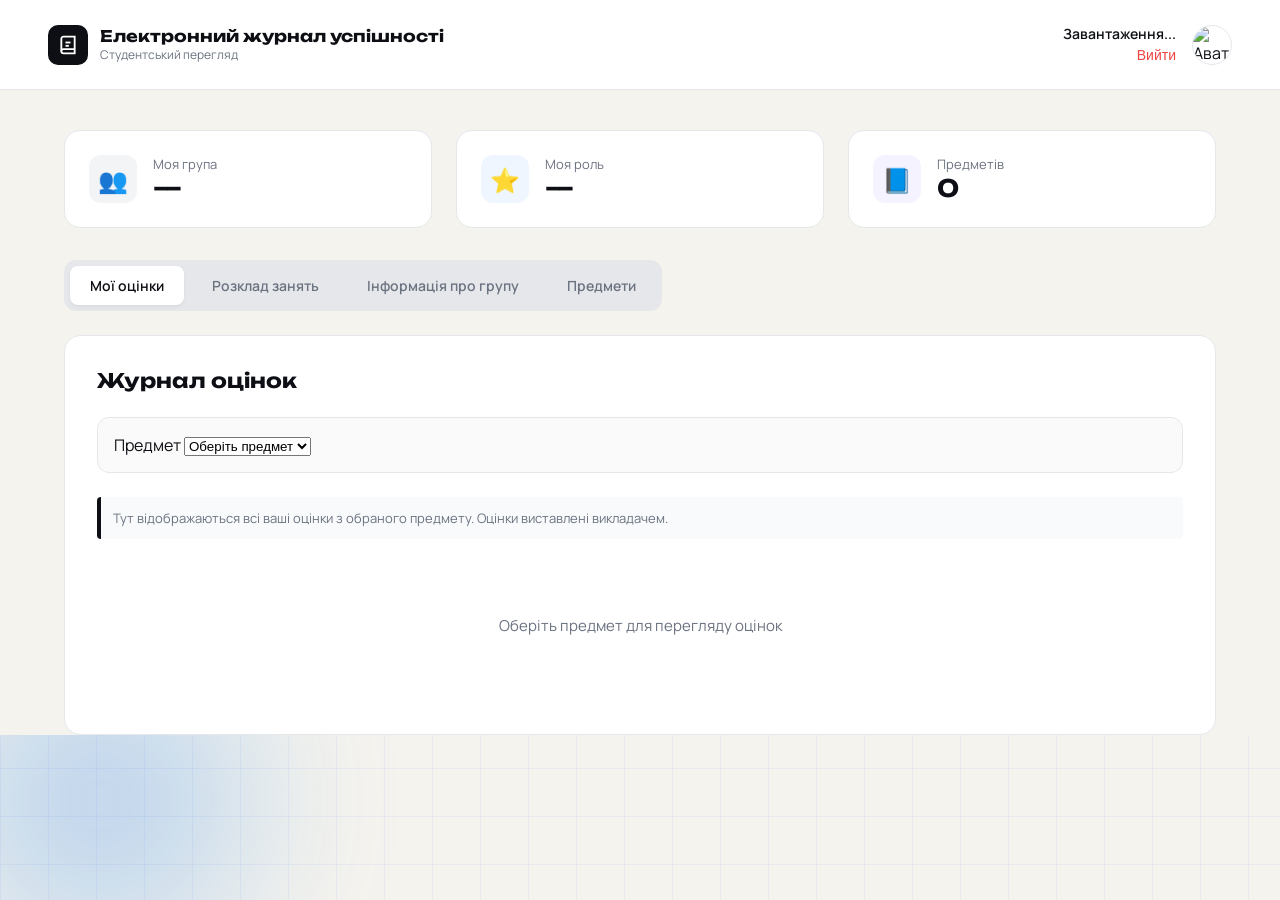
==== dashboard-student.html @ 2670a1f4 "Create dashboard-student.html" ====
<!DOCTYPE html>
<html lang="uk">
<head>
  <meta charset="UTF-8" />
  <meta name="viewport" content="width=device-width, initial-scale=1.0"/>
  <title>Електронний журнал — Студент</title>
  <link rel="preconnect" href="https://fonts.googleapis.com">
  <link href="https://fonts.googleapis.com/css2?family=Unbounded:wght@400;700;900&family=Manrope:wght@400;500;600&display=swap" rel="stylesheet">

  <style>
    *, *::before, *::after { box-sizing: border-box; margin: 0; padding: 0; }

    :root {
      --ink:     #0d0f14;
      --paper:   #f5f3ee;
      --accent:  #2563eb;
      --accent-light: #eff6ff;
      --gold:    #f59e0b;
      --muted:   #6b7280;
      --card-bg: #ffffff;
      --border:  #e5e7eb;
      --error:   #ef4444;
      --success: #10b981;
    }

    html, body {
      min-height: 100%;
      font-family: 'Manrope', sans-serif;
      background-color: var(--paper);
      color: var(--ink);
    }

    body::before {
      content: '';
      position: fixed; inset: 0; z-index: -1;
      background-image:
        linear-gradient(rgba(37,99,235,.06) 1px, transparent 1px),
        linear-gradient(90deg, rgba(37,99,235,.06) 1px, transparent 1px);
      background-size: 48px 48px;
    }

    .blob {
      position: fixed; border-radius: 50%; filter: blur(80px);
      opacity: .25; z-index: -1; pointer-events: none;
    }
    .blob-1 { width:400px; height:400px; top:-100px; right:-50px; background: radial-gradient(circle, #7c3aed, #2563eb); }
    .blob-2 { width:300px; height:300px; bottom:-50px; left:-50px; background: radial-gradient(circle, #2563eb, #0ea5e9); }

    .header {
      display: flex; justify-content: space-between; align-items: center;
      padding: 24px 48px;
      background: var(--card-bg);
      border-bottom: 1px solid var(--border);
    }

    .brand { display: flex; align-items: center; gap: 12px; }
    .brand-icon {
      width: 40px; height: 40px; background: var(--ink);
      border-radius: 10px; display: grid; place-items: center;
    }
    .brand-icon svg { width: 20px; height: 20px; }
    .brand-name {
      font-family: 'Unbounded', sans-serif; font-size: 16px; font-weight: 700; color: var(--ink);
    }
    .brand-name span { display: block; font-weight: 400; color: var(--muted); font-size: 12px; font-family: 'Manrope', sans-serif;}

    .user-profile { display: flex; align-items: center; gap: 16px; }
    .user-info { text-align: right; }
    .user-name { font-size: 14px; font-weight: 600; }
    .user-role { font-size: 12px; color: var(--muted); }
    .user-avatar { width: 40px; height: 40px; border-radius: 50%; object-fit: cover; border: 1px solid var(--border); }
    .logout-btn { background: none; border: none; color: var(--error); cursor: pointer; font-size: 14px; font-weight: 500; }

    .container { max-width: 1200px; margin: 40px auto; padding: 0 24px; }

    .stats-row { display: grid; grid-template-columns: repeat(3, 1fr); gap: 24px; margin-bottom: 32px; }
    .stat-card {
      background: var(--card-bg); border: 1px solid var(--border); border-radius: 16px;
      padding: 24px; display: flex; align-items: center; gap: 16px;
    }
    .stat-icon { width: 48px; height: 48px; border-radius: 12px; display: grid; place-items: center; font-size: 24px; }
    .bg-students { background: #f3f4f6; }
    .bg-groups { background: #eff6ff; }
    .bg-subjects { background: #f5f3ff; }
    .stat-val { font-family: 'Unbounded', sans-serif; font-size: 24px; font-weight: 700; }
    .stat-lbl { font-size: 13px; color: var(--muted); }

    .tabs {
      display: flex; gap: 8px; margin-bottom: 24px;
      background: #e5e7eb; padding: 6px; border-radius: 12px; width: fit-content;
    }
    .tab-btn {
      padding: 10px 20px; border: none; background: transparent; border-radius: 8px;
      font-family: 'Manrope', sans-serif; font-size: 14px; font-weight: 600; color: var(--muted);
      cursor: pointer; transition: all 0.2s;
    }
    .tab-btn.active { background: var(--card-bg); color: var(--ink); box-shadow: 0 2px 4px rgba(0,0,0,0.05); }

    .tab-content { display: none; }
    .tab-content.active { display: block; animation: fadeIn 0.3s ease; }

    @keyframes fadeIn { from { opacity: 0; transform: translateY(10px); } to { opacity: 1; transform: translateY(0); } }

    .panel {
      background: var(--card-bg); border: 1px solid var(--border); border-radius: 16px;
      padding: 32px; min-height: 400px;
    }
    
    .panel-header { display: flex; justify-content: space-between; align-items: center; margin-bottom: 24px; flex-wrap: wrap; gap: 12px; }
    .panel-title { font-family: 'Unbounded', sans-serif; font-size: 20px; font-weight: 700; }

    .empty-state { text-align: center; padding: 60px 0; color: var(--muted); font-size: 15px; }

    .data-list { display: flex; flex-direction: column; gap: 12px; }
    .data-card {
      display: flex; justify-content: space-between; align-items: center;
      padding: 16px 20px; border: 1px solid var(--border); border-radius: 12px;
      background: #fafafa;
    }
    .data-info { display: flex; align-items: center; gap: 16px; flex:1; }
    .data-icon {
      width: 40px; height: 40px; border-radius: 8px; display: grid; place-items: center;
      background: #e0e7ff; color: var(--accent); font-weight: 700; font-family: 'Unbounded', sans-serif;
    }
    .data-title { font-weight: 600; font-size: 15px; color: var(--ink); }
    .data-sub { font-size: 13px; color: var(--muted); margin-top: 4px; }
    .prefect-badge { background: var(--gold); color: #fff; font-size: 10px; padding: 2px 6px; border-radius: 4px; margin-left: 8px; text-transform: uppercase; font-weight: 700; }

    .journal-controls { display: flex; gap: 16px; margin-bottom: 24px; background: #fafafa; padding: 16px; border-radius: 12px; border: 1px solid var(--border); flex-wrap: wrap; }
    .journal-info { font-size: 13px; color: var(--muted); margin-bottom: 16px; padding: 12px; background: #f8fafc; border-left: 4px solid var(--ink); border-radius: 4px; }
    .table-wrapper { overflow-x: auto; }
    table { width: 100%; border-collapse: collapse; text-align: left; }
    th { background: #f3f4f6; padding: 12px; font-size: 13px; font-weight: 600; color: var(--muted); border: 1px solid var(--border); white-space: nowrap;}
    td { padding: 12px; border: 1px solid var(--border); font-size: 14px; }
    .grade-badge { display: inline-block; padding: 4px 8px; border-radius: 20px; background: #eef2ff; font-weight: 600; font-size: 14px; }
    .group-quality { margin-top: 16px; padding: 12px; background: #eef2ff; border-radius: 12px; font-weight: 600; }
    .readonly-select { background: #f9fafb; color: var(--ink); cursor: default; pointer-events: none; opacity: 0.8; }
  </style>
</head>
<body>

<div class="blob blob-1"></div>
<div class="blob blob-2"></div>

<header class="header">
  <div class="brand">
    <div class="brand-icon">
      <svg viewBox="0 0 24 24" fill="none" stroke="white" stroke-width="2.2">
        <path d="M4 19.5A2.5 2.5 0 0 1 6.5 17H20"/>
        <path d="M6.5 2H20v20H6.5A2.5 2.5 0 0 1 4 19.5v-15A2.5 2.5 0 0 1 6.5 2z"/>
        <line x1="9" y1="9" x2="15" y2="9"/>
        <line x1="9" y1="13" x2="13" y2="13"/>
      </svg>
    </div>
    <div class="brand-name">Електронний журнал успішності<span>Студентський перегляд</span></div>
  </div>
  <div class="user-profile">
    <div class="user-info">
      <div class="user-name" id="userName">Завантаження...</div>
      <div class="user-role" id="userRole"></div>
      <button class="logout-btn" onclick="logout()">Вийти</button>
    </div>
    <img src="" alt="Аватар" class="user-avatar" id="userAvatar">
  </div>
</header>

<main class="container">
  <div class="stats-row">
    <div class="stat-card"><div class="stat-icon bg-students">👥</div><div><div class="stat-lbl">Моя група</div><div class="stat-val" id="statGroupName">—</div></div></div>
    <div class="stat-card"><div class="stat-icon bg-groups">⭐</div><div><div class="stat-lbl">Моя роль</div><div class="stat-val" id="statRole">—</div></div></div>
    <div class="stat-card"><div class="stat-icon bg-subjects">📘</div><div><div class="stat-lbl">Предметів</div><div class="stat-val" id="statSubjectsCount">0</div></div></div>
  </div>

  <div class="tabs">
    <button class="tab-btn active" onclick="switchTab('tab-journal')">Мої оцінки</button>
    <button class="tab-btn" onclick="switchTab('tab-lessons')">Розклад занять</button>
    <button class="tab-btn" onclick="switchTab('tab-group-info')">Інформація про групу</button>
    <button class="tab-btn" onclick="switchTab('tab-subjects')">Предмети</button>
  </div>

  <!-- Таб з оцінками -->
  <div id="tab-journal" class="tab-content active">
    <div class="panel">
      <div class="panel-header">
        <h2 class="panel-title">Журнал оцінок</h2>
      </div>
      <div class="journal-controls">
        <div class="form-group" style="min-width: 200px;">
          <label class="form-label">Предмет</label>
          <select id="journalSubjectSelect" class="form-input">
            <option>Оберіть предмет</option>
          </select>
        </div>
      </div>
      <div class="journal-info">
        Тут відображаються всі ваші оцінки з обраного предмету. Оцінки виставлені викладачем.
      </div>
      <div class="table-wrapper" id="journalTableContainer">
        <div class="empty-state">Оберіть предмет для перегляду оцінок</div>
      </div>
      <div id="averageGradeContainer" class="group-quality" style="margin-top: 16px; display: none;"></div>
    </div>
  </div>

  <!-- Таб з розкладом занять -->
  <div id="tab-lessons" class="tab-content">
    <div class="panel">
      <div class="panel-header">
        <h2 class="panel-title">Розклад занять</h2>
      </div>
      <div id="lessonsList" class="data-list">
        <div class="empty-state">Завантаження занять...</div>
      </div>
    </div>
  </div>

  <!-- Таб з інформацією про групу -->
  <div id="tab-group-info" class="tab-content">
    <div class="panel">
      <div class="panel-header">
        <h2 class="panel-title">Інформація про мою групу</h2>
      </div>
      <div id="groupInfoContainer">
        <div class="empty-state">Завантаження...</div>
      </div>
      <div class="panel-header" style="margin-top: 32px;">
        <h2 class="panel-title">Студенти моєї групи</h2>
      </div>
      <div id="groupStudentsList" class="data-list">
        <div class="empty-state">Завантаження...</div>
      </div>
    </div>
  </div>

  <!-- Таб з предметами -->
  <div id="tab-subjects" class="tab-content">
    <div class="panel">
      <div class="panel-header">
        <h2 class="panel-title">Предмети</h2>
      </div>
      <div id="subjectsList" class="data-list">
        <div class="empty-state">Завантаження предметів...</div>
      </div>
    </div>
  </div>
</main>

<script type="module">
  import { initializeApp } from "https://www.gstatic.com/firebasejs/10.12.0/firebase-app.js";
  import { getAuth, onAuthStateChanged, signOut } from "https://www.gstatic.com/firebasejs/10.12.0/firebase-auth.js";
  import { getFirestore, collection, getDocs, doc, getDoc, query, where } from "https://www.gstatic.com/firebasejs/10.12.0/firebase-firestore.js";

  const firebaseConfig = {
    apiKey: "AIzaSyCRMac4RetcPL2mvNXTJdUMcS9JZ-ZALiI",
    authDomain: "journal-tefc.firebaseapp.com",
    projectId: "journal-tefc",
    storageBucket: "journal-tefc.firebasestorage.app",
    messagingSenderId: "977017837694",
    appId: "1:977017837694:web:5f02e9ba69c384e607202f"
  };

  const app = initializeApp(firebaseConfig);
  const auth = getAuth(app);
  const db = getFirestore(app);

  let currentUserData = null; // { id, name, groupId, role, phone }
  let groupsMap = new Map(); // id -> name
  let subjectsMap = new Map(); // id -> subject object
  let lessonsCache = []; // всі заняття
  let gradesCache = new Map(); // ключ: `${studentId}_${subjectId}` -> масив оцінок

  window.switchTab = (tabId) => {
    document.querySelectorAll('.tab-content').forEach(el => el.classList.remove('active'));
    document.querySelectorAll('.tab-btn').forEach(el => el.classList.remove('active'));
    document.getElementById(tabId).classList.add('active');
    if (event && event.target) event.target.classList.add('active');
  };

  window.logout = async () => {
    await signOut(auth);
    window.location.href = "index.html";
  };

  onAuthStateChanged(auth, async (user) => {
    if (!user) {
      window.location.href = "index.html";
      return;
    }
    
    // Отримуємо дані студента
    const userDoc = await getDoc(doc(db, "users", user.uid));
    if (!userDoc.exists() || userDoc.data().role !== "student") {
      window.location.href = "index.html";
      return;
    }
    
    const userInfo = userDoc.data();
    document.getElementById("userName").textContent = userInfo.displayName || "Студент";
    document.getElementById("userAvatar").src = userInfo.photoURL || "default-avatar.png";
    
    // Отримуємо детальну інформацію про студента з колекції students
    const studentsQuery = query(collection(db, "students"), where("userId", "==", user.uid));
    const studentsSnap = await getDocs(studentsQuery);
    
    if (studentsSnap.empty) {
      console.error("Студента не знайдено в колекції students");
      document.getElementById("userRole").textContent = "Немає групи";
      return;
    }
    
    const studentDoc = studentsSnap.docs[0];
    currentUserData = {
      id: studentDoc.id,
      ...studentDoc.data(),
      userId: user.uid
    };
    
    document.getElementById("userRole").textContent = currentUserData.role === "prefect" ? "Староста групи" : "Студент";
    document.getElementById("statRole").textContent = currentUserData.role === "prefect" ? "Староста" : "Студент";
    
    // Завантажуємо всі необхідні дані
    await loadGroups();
    await loadSubjects();
    await loadLessons();
    await loadGrades();
    await loadGroupInfo();
    await loadGroupStudents();
    await renderJournalSubjectsSelect();
    await updateStats();
  });

  async function loadGroups() {
    const groupsSnap = await getDocs(collection(db, "groups"));
    groupsMap.clear();
    groupsSnap.forEach(docSnap => {
      groupsMap.set(docSnap.id, docSnap.data().name);
    });
    if (currentUserData && currentUserData.groupId) {
      const groupName = groupsMap.get(currentUserData.groupId) || "Невідома група";
      document.getElementById("statGroupName").textContent = groupName;
    }
  }

  async function loadSubjects() {
    const subjectsSnap = await getDocs(collection(db, "subjects"));
    subjectsMap.clear();
    subjectsSnap.forEach(docSnap => {
      subjectsMap.set(docSnap.id, { id: docSnap.id, ...docSnap.data() });
    });
    document.getElementById("statSubjectsCount").textContent = subjectsMap.size;
    await renderSubjectsList();
  }

  async function loadLessons() {
    const lessonsSnap = await getDocs(collection(db, "lessons"));
    lessonsCache = [];
    lessonsSnap.forEach(docSnap => {
      lessonsCache.push({ id: docSnap.id, ...docSnap.data() });
    });
    await renderLessonsList();
  }

  async function loadGrades() {
    // Завантажуємо всі оцінки для поточного студента
    const gradesSnap = await getDocs(collection(db, "grades"));
    gradesCache.clear();
    gradesSnap.forEach(docSnap => {
      const grade = docSnap.data();
      if (grade.studentId === currentUserData.id) {
        const key = `${grade.studentId}_${grade.subjectId}`;
        if (!gradesCache.has(key)) {
          gradesCache.set(key, []);
        }
        gradesCache.get(key).push({
          id: docSnap.id,
          value: grade.value,
          lessonId: grade.lessonId,
          date: grade.date,
          comment: grade.comment || ""
        });
      }
    });
  }

  async function loadGroupInfo() {
    if (!currentUserData || !currentUserData.groupId) return;
    
    const groupId = currentUserData.groupId;
    const groupName = groupsMap.get(groupId) || "Група";
    
    // Отримуємо середній бал групи (проста агрегація)
    const studentsQuery = query(collection(db, "students"), where("groupId", "==", groupId));
    const studentsSnap = await getDocs(studentsQuery);
    const studentIds = studentsSnap.docs.map(d => d.id);
    
    let allGrades = [];
    const gradesSnap = await getDocs(collection(db, "grades"));
    gradesSnap.forEach(docSnap => {
      const grade = docSnap.data();
      if (studentIds.includes(grade.studentId) && !isNaN(parseFloat(grade.value))) {
        allGrades.push(parseFloat(grade.value));
      }
    });
    
    const avgGroup = allGrades.length > 0 
      ? (allGrades.reduce((a, b) => a + b, 0) / allGrades.length).toFixed(2)
      : "немає даних";
    
    const container = document.getElementById("groupInfoContainer");
    container.innerHTML = `
      <div class="data-card">
        <div class="data-info">
          <div class="data-icon">📁</div>
          <div>
            <div class="data-title">${groupName}</div>
            <div class="data-sub">ID групи: ${groupId}</div>
            <div class="data-sub">Кількість студентів: ${studentsSnap.size}</div>
            <div class="data-sub">Середній бал групи: ${avgGroup}</div>
          </div>
        </div>
      </div>
    `;
  }

  async function loadGroupStudents() {
    if (!currentUserData || !currentUserData.groupId) return;
    
    const studentsQuery = query(collection(db, "students"), where("groupId", "==", currentUserData.groupId));
    const studentsSnap = await getDocs(studentsQuery);
    const container = document.getElementById("groupStudentsList");
    
    if (studentsSnap.empty) {
      container.innerHTML = '<div class="empty-state">Немає студентів у групі</div>';
      return;
    }
    
    let html = '<div class="data-list">';
    studentsSnap.forEach(docSnap => {
      const s = docSnap.data();
      const isCurrent = s.userId === currentUserData.userId;
      html += `
        <div class="data-card">
          <div class="data-info">
            <div class="data-icon">👨‍🎓</div>
            <div>
              <div class="data-title">
                ${s.name} ${s.role === 'prefect' ? '<span class="prefect-badge">Староста</span>' : ''}
                ${isCurrent ? '<span class="prefect-badge" style="background:#2563eb;">Це ви</span>' : ''}
              </div>
              <div class="data-sub">Телефон: ${s.phone || 'не вказано'}</div>
            </div>
          </div>
        </div>
      `;
    });
    html += '</div>';
    container.innerHTML = html;
  }

  async function renderSubjectsList() {
    const container = document.getElementById("subjectsList");
    if (subjectsMap.size === 0) {
      container.innerHTML = '<div class="empty-state">Предметів не знайдено</div>';
      return;
    }
    
    let html = '<div class="data-list">';
    for (const [id, subject] of subjectsMap.entries()) {
      html += `
        <div class="data-card">
          <div class="data-info">
            <div class="data-icon">📘</div>
            <div>
              <div class="data-title">${subject.name} (${subject.scale}-бальна)</div>
              <div class="data-sub">${subject.type || "Обов'язкова"} | Кредити: ${subject.credits || 0} | Годин: ${subject.hours || 0}</div>
              ${subject.lectures ? `<div class="data-sub">Лекції: ${subject.lectures} год | Практичні: ${subject.practicals || 0} год | Лабораторні: ${subject.labs || 0} год</div>` : ''}
            </div>
          </div>
        </div>
      `;
    }
    html += '</div>';
    container.innerHTML = html;
  }

  async function renderLessonsList() {
    const container = document.getElementById("lessonsList");
    if (lessonsCache.length === 0) {
      container.innerHTML = '<div class="empty-state">Занять не знайдено</div>';
      return;
    }
    
    // Сортуємо за датою (від найновіших)
    const sorted = [...lessonsCache].sort((a, b) => (b.date || "").localeCompare(a.date || ""));
    
    let html = '<div class="data-list">';
    for (const lesson of sorted) {
      const subject = subjectsMap.get(lesson.subjectId);
      const subjectName = subject ? subject.name : lesson.subjectId;
      html += `
        <div class="data-card">
          <div class="data-info">
            <div class="data-icon">📅</div>
            <div>
              <div class="data-title">${lesson.topic || "Без теми"}</div>
              <div class="data-sub">${subjectName} | ${lesson.type || "Заняття"} | ${lesson.date || "Дата не вказана"}</div>
            </div>
          </div>
        </div>
      `;
    }
    html += '</div>';
    container.innerHTML = html;
  }

  async function renderJournalSubjectsSelect() {
    const select = document.getElementById("journalSubjectSelect");
    if (subjectsMap.size === 0) {
      select.innerHTML = '<option>Немає предметів</option>';
      return;
    }
    
    let options = '<option value="">Оберіть предмет</option>';
    for (const [id, subject] of subjectsMap.entries()) {
      options += `<option value="${id}">${subject.name}</option>`;
    }
    select.innerHTML = options;
    
    select.addEventListener("change", () => {
      renderJournalTable(select.value);
    });
  }

  async function renderJournalTable(subjectId) {
    const container = document.getElementById("journalTableContainer");
    const avgContainer = document.getElementById("averageGradeContainer");
    
    if (!subjectId) {
      container.innerHTML = '<div class="empty-state">Оберіть предмет для перегляду оцінок</div>';
      avgContainer.style.display = "none";
      return;
    }
    
    const subject = subjectsMap.get(subjectId);
    if (!subject) {
      container.innerHTML = '<div class="empty-state">Предмет не знайдено</div>';
      avgContainer.style.display = "none";
      return;
    }
    
    const key = `${currentUserData.id}_${subjectId}`;
    const grades = gradesCache.get(key) || [];
    
    // Сортуємо оцінки за датою
    const sortedGrades = [...grades].sort((a, b) => (b.date || "").localeCompare(a.date || ""));
    
    if (sortedGrades.length === 0) {
      container.innerHTML = '<div class="empty-state">Немає оцінок з цього предмету</div>';
      avgContainer.style.display = "none";
      return;
    }
    
    // Обчислюємо середній бал (тільки числові оцінки)
    const numericGrades = sortedGrades
      .map(g => parseFloat(g.value))
      .filter(v => !isNaN(v));
    const average = numericGrades.length > 0 
      ? (numericGrades.reduce((a, b) => a + b, 0) / numericGrades.length).toFixed(2)
      : "немає числових оцінок";
    
    let html = `
      <table>
        <thead>
          <tr>
            <th>Дата</th>
            <th>Оцінка</th>
            <th>Коментар</th>
          </tr>
        </thead>
        <tbody>
    `;
    
    for (const grade of sortedGrades) {
      const displayValue = grade.value === "н" ? "🇳 Пропуск" : grade.value;
      html += `
        <tr>
          <td>${grade.date || "—"}</td>
          <td><span class="grade-badge">${displayValue}</span></td>
          <td>${grade.comment || "—"}</td>
        </tr>
      `;
    }
    
    html += `
        </tbody>
      </table>
    `;
    
    container.innerHTML = html;
    avgContainer.style.display = "block";
    avgContainer.innerHTML = `<strong>Середній бал з предмету "${subject.name}":</strong> ${average} (за ${subject.scale}-бальною шкалою)`;
  }

  async function updateStats() {
    // Оновлюємо статистику (вже частково оновлено)
    if (currentUserData && currentUserData.groupId) {
      const groupName = groupsMap.get(currentUserData.groupId) || "Група";
      document.getElementById("statGroupName").textContent = groupName;
    }
    document.getElementById("statSubjectsCount").textContent = subjectsMap.size;
  }
</script>
</body>
</html>
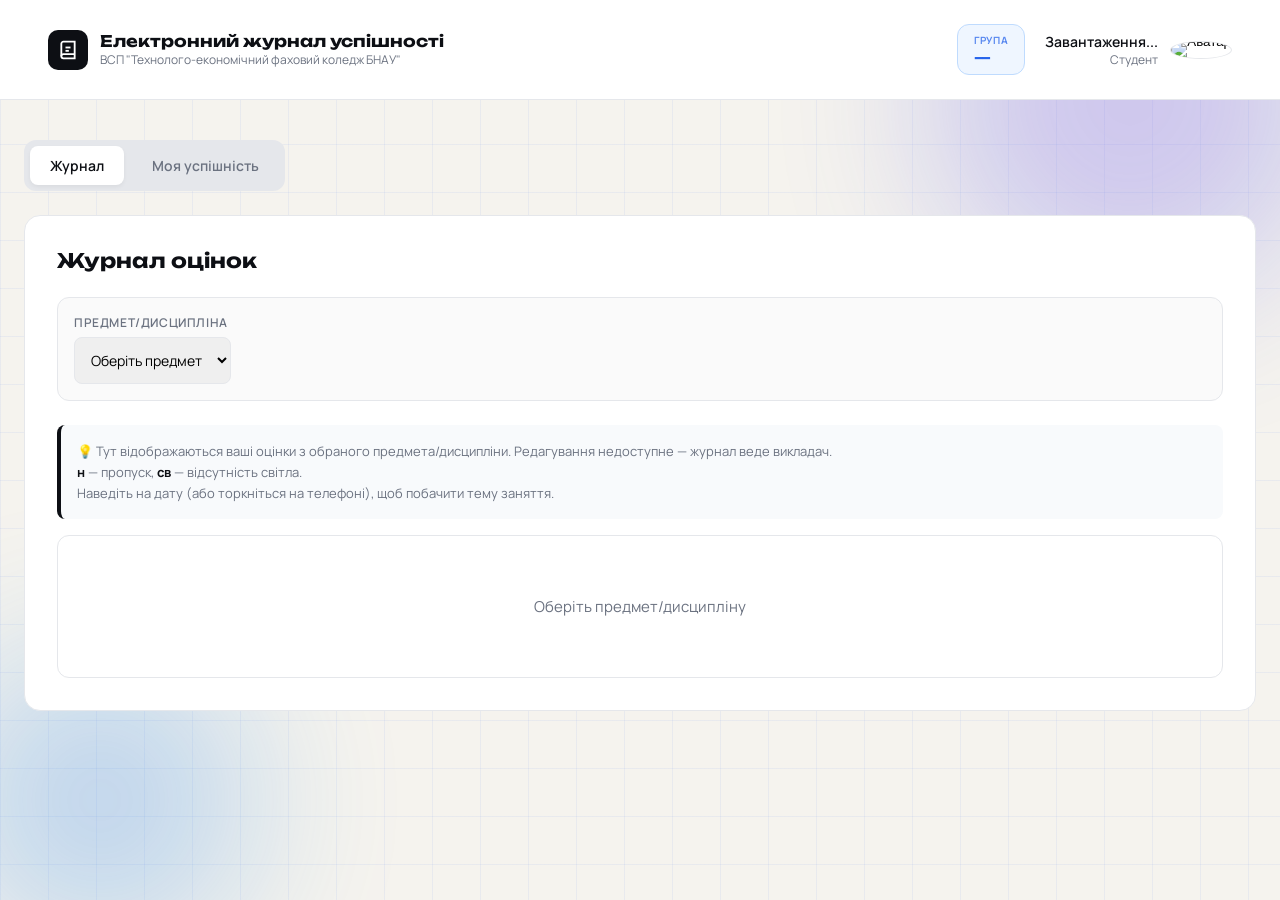
==== commit 3a9e57ca: "Add files via upload" ====
--- a/dashboard-student.html
+++ b/dashboard-student.html
@@ -1,614 +1,162 @@
 <!DOCTYPE html>
 <html lang="uk">
+
 <head>
-  <meta charset="UTF-8" />
-  <meta name="viewport" content="width=device-width, initial-scale=1.0"/>
-  <title>Електронний журнал — Студент</title>
-  <link rel="preconnect" href="https://fonts.googleapis.com">
-  <link href="https://fonts.googleapis.com/css2?family=Unbounded:wght@400;700;900&family=Manrope:wght@400;500;600&display=swap" rel="stylesheet">
+    <meta charset="UTF-8" />
+    <meta name="viewport" content="width=device-width, initial-scale=1.0" />
+    <title>Електронний журнал — Студент</title>
+    <link rel="preconnect" href="https://fonts.googleapis.com">
+    <link href="https://fonts.googleapis.com/css2?family=Unbounded:wght@400;700;900&family=Manrope:wght@400;500;600&display=swap" rel="stylesheet">
+    <link rel="stylesheet" href="style-dashboard.css">
+    <link rel="icon" href="logo.png" type="image/png">
+</head>
 
-  <style>
-    *, *::before, *::after { box-sizing: border-box; margin: 0; padding: 0; }
+<body>
+    <div class="blob blob-1"></div>
+    <div class="blob blob-2"></div>
 
-    :root {
-      --ink:     #0d0f14;
-      --paper:   #f5f3ee;
-      --accent:  #2563eb;
-      --accent-light: #eff6ff;
-      --gold:    #f59e0b;
-      --muted:   #6b7280;
-      --card-bg: #ffffff;
-      --border:  #e5e7eb;
-      --error:   #ef4444;
-      --success: #10b981;
-    }
+    <header class="header">
+        <div class="brand">
+            <div class="brand-icon"><svg viewBox="0 0 24 24" fill="none" stroke="white" stroke-width="2.2">
+                    <path d="M4 19.5A2.5 2.5 0 0 1 6.5 17H20" />
+                    <path d="M6.5 2H20v20H6.5A2.5 2.5 0 0 1 4 19.5v-15A2.5 2.5 0 0 1 6.5 2z" />
+                    <line x1="9" y1="9" x2="15" y2="9" />
+                    <line x1="9" y1="13" x2="13" y2="13" /></svg></div>
+            <div class="brand-name">Електронний журнал успішності<span>ВСП "Технолого-економічний фаховий коледж БНАУ"</span></div>
+        </div>
+        <div class="header-right">
+            <div class="year-badge" id="groupBadge" style="cursor:default;">
+                <span class="year-badge-label">Група</span>
+                <span class="year-badge-value" id="groupBadgeValue">—</span>
+            </div>
 
-    html, body {
-      min-height: 100%;
-      font-family: 'Manrope', sans-serif;
-      background-color: var(--paper);
-      color: var(--ink);
-    }
+            <div class="user-profile">
+                <div class="user-info">
+                    <div class="user-name" id="userName">Завантаження...</div>
+                    <div class="user-role">Студент</div>
+                </div>
+                <button class="avatar-btn" id="avatarBtn" onclick="window.toggleBurgerMenu(event)">
+                    <img src="" alt="Аватар" class="user-avatar" id="userAvatar">
+                </button>
 
-    body::before {
-      content: '';
-      position: fixed; inset: 0; z-index: -1;
-      background-image:
-        linear-gradient(rgba(37,99,235,.06) 1px, transparent 1px),
-        linear-gradient(90deg, rgba(37,99,235,.06) 1px, transparent 1px);
-      background-size: 48px 48px;
-    }
+                <div class="burger-menu" id="burgerMenu">
+                    <div class="burger-header">
+                        <img src="" alt="" class="burger-avatar" id="burgerAvatar">
+                        <div>
+                            <div class="burger-name" id="burgerName">—</div>
+                            <div class="burger-email" id="burgerEmail">—</div>
+                        </div>
+                    </div>
+                    <button class="burger-item" onclick="window.openPersonalInfoModal()">
+                        <span class="burger-item-icon">🧑‍🎓</span> Моя інформація
+                    </button>
+                    <div class="burger-divider"></div>
+                    <button class="burger-item burger-item-danger" onclick="window.logout()">
+                        <span class="burger-item-icon">🚪</span> Вийти
+                    </button>
+                </div>
+            </div>
+        </div>
+    </header>
 
-    .blob {
-      position: fixed; border-radius: 50%; filter: blur(80px);
-      opacity: .25; z-index: -1; pointer-events: none;
-    }
-    .blob-1 { width:400px; height:400px; top:-100px; right:-50px; background: radial-gradient(circle, #7c3aed, #2563eb); }
-    .blob-2 { width:300px; height:300px; bottom:-50px; left:-50px; background: radial-gradient(circle, #2563eb, #0ea5e9); }
+    <main class="container">
+        <div class="tabs">
+            <button class="tab-btn active" onclick="window.switchTab('tab-journal')">Журнал</button>
+            <button class="tab-btn" onclick="window.switchTab('tab-progress')">Моя успішність</button>
+        </div>
 
-    .header {
-      display: flex; justify-content: space-between; align-items: center;
-      padding: 24px 48px;
-      background: var(--card-bg);
-      border-bottom: 1px solid var(--border);
-    }
+        <div id="tab-journal" class="tab-content active">
+            <div class="panel">
+                <div class="panel-header">
+                    <h2 class="panel-title">Журнал оцінок</h2>
+                </div>
+                <div class="journal-controls">
+                    <div class="form-group"><label class="form-label">ПРЕДМЕТ/ДИСЦИПЛІНА</label><select id="studentSubjectSelect" class="form-input">
+                            <option>Оберіть предмет</option>
+                        </select></div>
+                </div>
+                <div id="subjectTeacherBanner" class="teacher-banner" style="display:none;"></div>
+                <div class="journal-info">💡 Тут відображаються ваші оцінки з обраного предмета/дисципліни. Редагування недоступне — журнал веде викладач.<br><strong>н</strong> — пропуск, <strong>св</strong> — відсутність світла.<br>Наведіть на дату (або торкніться на телефоні), щоб побачити тему заняття.</div>
+                <div class="journal-table-wrapper" id="journalTableContainer">
+                    <div class="empty-state">Оберіть предмет/дисципліну</div>
+                </div>
+            </div>
+        </div>
 
-    .brand { display: flex; align-items: center; gap: 12px; }
-    .brand-icon {
-      width: 40px; height: 40px; background: var(--ink);
-      border-radius: 10px; display: grid; place-items: center;
-    }
-    .brand-icon svg { width: 20px; height: 20px; }
-    .brand-name {
-      font-family: 'Unbounded', sans-serif; font-size: 16px; font-weight: 700; color: var(--ink);
-    }
-    .brand-name span { display: block; font-weight: 400; color: var(--muted); font-size: 12px; font-family: 'Manrope', sans-serif;}
+        <div id="tab-progress" class="tab-content">
+            <div class="panel">
+                <div class="panel-header">
+                    <h2 class="panel-title">Моя успішність</h2>
+                </div>
+                <div id="progressList">
+                    <div class="empty-state">Завантаження...</div>
+                </div>
+            </div>
+        </div>
+    </main>
 
-    .user-profile { display: flex; align-items: center; gap: 16px; }
-    .user-info { text-align: right; }
-    .user-name { font-size: 14px; font-weight: 600; }
-    .user-role { font-size: 12px; color: var(--muted); }
-    .user-avatar { width: 40px; height: 40px; border-radius: 50%; object-fit: cover; border: 1px solid var(--border); }
-    .logout-btn { background: none; border: none; color: var(--error); cursor: pointer; font-size: 14px; font-weight: 500; }
+    <!-- ========== ОНБОРДИНГ: ВИБІР ГРУПИ ========== -->
+    <div id="groupPickModal" class="modal">
+        <div class="modal-content">
+            <div class="modal-header">
+                <h3 class="modal-title">Вітаємо в системі!</h3>
+            </div>
+            <p class="year-modal-desc">Оберіть свою навчальну групу, щоб продовжити.</p>
+            <div class="form-group" style="margin-bottom:4px;">
+                <label class="form-label">Група</label>
+                <select id="groupPickSelect" class="form-input">
+                    <option value="">Оберіть групу</option>
+                </select>
+            </div>
+            <div id="groupPickError" class="auth-error" style="display:none;"></div>
+            <button class="btn-primary" id="groupPickConfirm" style="width:100%; margin-top:20px; justify-content:center;" onclick="window.confirmGroupPick()">Продовжити</button>
+        </div>
+    </div>
 
-    .container { max-width: 1200px; margin: 40px auto; padding: 0 24px; }
+    <!-- ========== ОНБОРДИНГ: ВИБІР СЕБЕ ЗІ СПИСКУ ========== -->
+    <div id="studentPickModal" class="modal">
+        <div class="modal-content">
+            <div class="modal-header">
+                <h3 class="modal-title">Хто ви у списку групи?</h3>
+            </div>
+            <p class="year-modal-desc">Оберіть своє ПІБ зі списку студентів групи <strong id="studentPickGroupName">—</strong>. Якщо вас немає у списку — зверніться до викладача, щоб він додав вас до групи.</p>
+            <div id="studentPickList" class="data-list" style="margin-bottom:16px;">
+                <div class="empty-state">Завантаження...</div>
+            </div>
+            <div id="studentPickError" class="auth-error" style="display:none;"></div>
+            <div style="display:flex; gap:10px;">
+                <button class="btn-secondary" onclick="window.backToGroupPick()">‹ Змінити групу</button>
+                <button class="btn-secondary" onclick="window.loadUnclaimedStudentsForPick()">↻ Оновити список</button>
+            </div>
+        </div>
+    </div>
 
-    .stats-row { display: grid; grid-template-columns: repeat(3, 1fr); gap: 24px; margin-bottom: 32px; }
-    .stat-card {
-      background: var(--card-bg); border: 1px solid var(--border); border-radius: 16px;
-      padding: 24px; display: flex; align-items: center; gap: 16px;
-    }
-    .stat-icon { width: 48px; height: 48px; border-radius: 12px; display: grid; place-items: center; font-size: 24px; }
-    .bg-students { background: #f3f4f6; }
-    .bg-groups { background: #eff6ff; }
-    .bg-subjects { background: #f5f3ff; }
-    .stat-val { font-family: 'Unbounded', sans-serif; font-size: 24px; font-weight: 700; }
-    .stat-lbl { font-size: 13px; color: var(--muted); }
+    <!-- ========== МОДАЛЬНЕ ВІКНО: МОЯ ІНФОРМАЦІЯ ========== -->
+    <div id="personalInfoModal" class="modal">
+        <div class="modal-content">
+            <div class="modal-header">
+                <h3 class="modal-title">Моя інформація</h3>
+                <button class="modal-close" onclick="window.closePersonalInfoModal()">&times;</button>
+            </div>
+            <div class="avatar-edit-row">
+                <img src="" id="piAvatarPreview" class="avatar-edit-preview" alt="Аватар">
+                <div>
+                    <div class="data-title" id="piName">—</div>
+                    <div class="avatar-edit-hint" id="piEmail">—</div>
+                </div>
+            </div>
+            <div class="form-grid">
+                <div class="form-group"><label class="form-label">Дата народження</label><input type="date" id="piBirthDate" class="form-input"></div>
+                <div class="form-group"><label class="form-label">Номер телефону</label><input type="tel" id="piPhone" class="form-input" placeholder="+380..."></div>
+                <div class="form-group"><label class="form-label">Рік вступу до коледжу</label><select id="piAdmissionYear" class="form-input"><option value="">Оберіть рік</option></select></div>
+            </div>
+            <div class="pi-experience">Група: <strong id="piGroupName">—</strong></div>
+            <div id="piError" class="auth-error" style="display:none; margin-top:12px;"></div>
+            <button class="btn-primary" id="piSaveBtn" style="width:100%; justify-content:center; margin-top:16px;" onclick="window.savePersonalInfo()">Зберегти зміни</button>
+        </div>
+    </div>
 
-    .tabs {
-      display: flex; gap: 8px; margin-bottom: 24px;
-      background: #e5e7eb; padding: 6px; border-radius: 12px; width: fit-content;
-    }
-    .tab-btn {
-      padding: 10px 20px; border: none; background: transparent; border-radius: 8px;
-      font-family: 'Manrope', sans-serif; font-size: 14px; font-weight: 600; color: var(--muted);
-      cursor: pointer; transition: all 0.2s;
-    }
-    .tab-btn.active { background: var(--card-bg); color: var(--ink); box-shadow: 0 2px 4px rgba(0,0,0,0.05); }
+    <script type="module" src="script-student.js"></script>
+</body>
 
-    .tab-content { display: none; }
-    .tab-content.active { display: block; animation: fadeIn 0.3s ease; }
-
-    @keyframes fadeIn { from { opacity: 0; transform: translateY(10px); } to { opacity: 1; transform: translateY(0); } }
-
-    .panel {
-      background: var(--card-bg); border: 1px solid var(--border); border-radius: 16px;
-      padding: 32px; min-height: 400px;
-    }
-    
-    .panel-header { display: flex; justify-content: space-between; align-items: center; margin-bottom: 24px; flex-wrap: wrap; gap: 12px; }
-    .panel-title { font-family: 'Unbounded', sans-serif; font-size: 20px; font-weight: 700; }
-
-    .empty-state { text-align: center; padding: 60px 0; color: var(--muted); font-size: 15px; }
-
-    .data-list { display: flex; flex-direction: column; gap: 12px; }
-    .data-card {
-      display: flex; justify-content: space-between; align-items: center;
-      padding: 16px 20px; border: 1px solid var(--border); border-radius: 12px;
-      background: #fafafa;
-    }
-    .data-info { display: flex; align-items: center; gap: 16px; flex:1; }
-    .data-icon {
-      width: 40px; height: 40px; border-radius: 8px; display: grid; place-items: center;
-      background: #e0e7ff; color: var(--accent); font-weight: 700; font-family: 'Unbounded', sans-serif;
-    }
-    .data-title { font-weight: 600; font-size: 15px; color: var(--ink); }
-    .data-sub { font-size: 13px; color: var(--muted); margin-top: 4px; }
-    .prefect-badge { background: var(--gold); color: #fff; font-size: 10px; padding: 2px 6px; border-radius: 4px; margin-left: 8px; text-transform: uppercase; font-weight: 700; }
-
-    .journal-controls { display: flex; gap: 16px; margin-bottom: 24px; background: #fafafa; padding: 16px; border-radius: 12px; border: 1px solid var(--border); flex-wrap: wrap; }
-    .journal-info { font-size: 13px; color: var(--muted); margin-bottom: 16px; padding: 12px; background: #f8fafc; border-left: 4px solid var(--ink); border-radius: 4px; }
-    .table-wrapper { overflow-x: auto; }
-    table { width: 100%; border-collapse: collapse; text-align: left; }
-    th { background: #f3f4f6; padding: 12px; font-size: 13px; font-weight: 600; color: var(--muted); border: 1px solid var(--border); white-space: nowrap;}
-    td { padding: 12px; border: 1px solid var(--border); font-size: 14px; }
-    .grade-badge { display: inline-block; padding: 4px 8px; border-radius: 20px; background: #eef2ff; font-weight: 600; font-size: 14px; }
-    .group-quality { margin-top: 16px; padding: 12px; background: #eef2ff; border-radius: 12px; font-weight: 600; }
-    .readonly-select { background: #f9fafb; color: var(--ink); cursor: default; pointer-events: none; opacity: 0.8; }
-  </style>
-</head>
-<body>
-
-<div class="blob blob-1"></div>
-<div class="blob blob-2"></div>
-
-<header class="header">
-  <div class="brand">
-    <div class="brand-icon">
-      <svg viewBox="0 0 24 24" fill="none" stroke="white" stroke-width="2.2">
-        <path d="M4 19.5A2.5 2.5 0 0 1 6.5 17H20"/>
-        <path d="M6.5 2H20v20H6.5A2.5 2.5 0 0 1 4 19.5v-15A2.5 2.5 0 0 1 6.5 2z"/>
-        <line x1="9" y1="9" x2="15" y2="9"/>
-        <line x1="9" y1="13" x2="13" y2="13"/>
-      </svg>
-    </div>
-    <div class="brand-name">Електронний журнал успішності<span>Студентський перегляд</span></div>
-  </div>
-  <div class="user-profile">
-    <div class="user-info">
-      <div class="user-name" id="userName">Завантаження...</div>
-      <div class="user-role" id="userRole"></div>
-      <button class="logout-btn" onclick="logout()">Вийти</button>
-    </div>
-    <img src="" alt="Аватар" class="user-avatar" id="userAvatar">
-  </div>
-</header>
-
-<main class="container">
-  <div class="stats-row">
-    <div class="stat-card"><div class="stat-icon bg-students">👥</div><div><div class="stat-lbl">Моя група</div><div class="stat-val" id="statGroupName">—</div></div></div>
-    <div class="stat-card"><div class="stat-icon bg-groups">⭐</div><div><div class="stat-lbl">Моя роль</div><div class="stat-val" id="statRole">—</div></div></div>
-    <div class="stat-card"><div class="stat-icon bg-subjects">📘</div><div><div class="stat-lbl">Предметів</div><div class="stat-val" id="statSubjectsCount">0</div></div></div>
-  </div>
-
-  <div class="tabs">
-    <button class="tab-btn active" onclick="switchTab('tab-journal')">Мої оцінки</button>
-    <button class="tab-btn" onclick="switchTab('tab-lessons')">Розклад занять</button>
-    <button class="tab-btn" onclick="switchTab('tab-group-info')">Інформація про групу</button>
-    <button class="tab-btn" onclick="switchTab('tab-subjects')">Предмети</button>
-  </div>
-
-  <!-- Таб з оцінками -->
-  <div id="tab-journal" class="tab-content active">
-    <div class="panel">
-      <div class="panel-header">
-        <h2 class="panel-title">Журнал оцінок</h2>
-      </div>
-      <div class="journal-controls">
-        <div class="form-group" style="min-width: 200px;">
-          <label class="form-label">Предмет</label>
-          <select id="journalSubjectSelect" class="form-input">
-            <option>Оберіть предмет</option>
-          </select>
-        </div>
-      </div>
-      <div class="journal-info">
-        Тут відображаються всі ваші оцінки з обраного предмету. Оцінки виставлені викладачем.
-      </div>
-      <div class="table-wrapper" id="journalTableContainer">
-        <div class="empty-state">Оберіть предмет для перегляду оцінок</div>
-      </div>
-      <div id="averageGradeContainer" class="group-quality" style="margin-top: 16px; display: none;"></div>
-    </div>
-  </div>
-
-  <!-- Таб з розкладом занять -->
-  <div id="tab-lessons" class="tab-content">
-    <div class="panel">
-      <div class="panel-header">
-        <h2 class="panel-title">Розклад занять</h2>
-      </div>
-      <div id="lessonsList" class="data-list">
-        <div class="empty-state">Завантаження занять...</div>
-      </div>
-    </div>
-  </div>
-
-  <!-- Таб з інформацією про групу -->
-  <div id="tab-group-info" class="tab-content">
-    <div class="panel">
-      <div class="panel-header">
-        <h2 class="panel-title">Інформація про мою групу</h2>
-      </div>
-      <div id="groupInfoContainer">
-        <div class="empty-state">Завантаження...</div>
-      </div>
-      <div class="panel-header" style="margin-top: 32px;">
-        <h2 class="panel-title">Студенти моєї групи</h2>
-      </div>
-      <div id="groupStudentsList" class="data-list">
-        <div class="empty-state">Завантаження...</div>
-      </div>
-    </div>
-  </div>
-
-  <!-- Таб з предметами -->
-  <div id="tab-subjects" class="tab-content">
-    <div class="panel">
-      <div class="panel-header">
-        <h2 class="panel-title">Предмети</h2>
-      </div>
-      <div id="subjectsList" class="data-list">
-        <div class="empty-state">Завантаження предметів...</div>
-      </div>
-    </div>
-  </div>
-</main>
-
-<script type="module">
-  import { initializeApp } from "https://www.gstatic.com/firebasejs/10.12.0/firebase-app.js";
-  import { getAuth, onAuthStateChanged, signOut } from "https://www.gstatic.com/firebasejs/10.12.0/firebase-auth.js";
-  import { getFirestore, collection, getDocs, doc, getDoc, query, where } from "https://www.gstatic.com/firebasejs/10.12.0/firebase-firestore.js";
-
-  const firebaseConfig = {
-    apiKey: "AIzaSyCRMac4RetcPL2mvNXTJdUMcS9JZ-ZALiI",
-    authDomain: "journal-tefc.firebaseapp.com",
-    projectId: "journal-tefc",
-    storageBucket: "journal-tefc.firebasestorage.app",
-    messagingSenderId: "977017837694",
-    appId: "1:977017837694:web:5f02e9ba69c384e607202f"
-  };
-
-  const app = initializeApp(firebaseConfig);
-  const auth = getAuth(app);
-  const db = getFirestore(app);
-
-  let currentUserData = null; // { id, name, groupId, role, phone }
-  let groupsMap = new Map(); // id -> name
-  let subjectsMap = new Map(); // id -> subject object
-  let lessonsCache = []; // всі заняття
-  let gradesCache = new Map(); // ключ: `${studentId}_${subjectId}` -> масив оцінок
-
-  window.switchTab = (tabId) => {
-    document.querySelectorAll('.tab-content').forEach(el => el.classList.remove('active'));
-    document.querySelectorAll('.tab-btn').forEach(el => el.classList.remove('active'));
-    document.getElementById(tabId).classList.add('active');
-    if (event && event.target) event.target.classList.add('active');
-  };
-
-  window.logout = async () => {
-    await signOut(auth);
-    window.location.href = "index.html";
-  };
-
-  onAuthStateChanged(auth, async (user) => {
-    if (!user) {
-      window.location.href = "index.html";
-      return;
-    }
-    
-    // Отримуємо дані студента
-    const userDoc = await getDoc(doc(db, "users", user.uid));
-    if (!userDoc.exists() || userDoc.data().role !== "student") {
-      window.location.href = "index.html";
-      return;
-    }
-    
-    const userInfo = userDoc.data();
-    document.getElementById("userName").textContent = userInfo.displayName || "Студент";
-    document.getElementById("userAvatar").src = userInfo.photoURL || "default-avatar.png";
-    
-    // Отримуємо детальну інформацію про студента з колекції students
-    const studentsQuery = query(collection(db, "students"), where("userId", "==", user.uid));
-    const studentsSnap = await getDocs(studentsQuery);
-    
-    if (studentsSnap.empty) {
-      console.error("Студента не знайдено в колекції students");
-      document.getElementById("userRole").textContent = "Немає групи";
-      return;
-    }
-    
-    const studentDoc = studentsSnap.docs[0];
-    currentUserData = {
-      id: studentDoc.id,
-      ...studentDoc.data(),
-      userId: user.uid
-    };
-    
-    document.getElementById("userRole").textContent = currentUserData.role === "prefect" ? "Староста групи" : "Студент";
-    document.getElementById("statRole").textContent = currentUserData.role === "prefect" ? "Староста" : "Студент";
-    
-    // Завантажуємо всі необхідні дані
-    await loadGroups();
-    await loadSubjects();
-    await loadLessons();
-    await loadGrades();
-    await loadGroupInfo();
-    await loadGroupStudents();
-    await renderJournalSubjectsSelect();
-    await updateStats();
-  });
-
-  async function loadGroups() {
-    const groupsSnap = await getDocs(collection(db, "groups"));
-    groupsMap.clear();
-    groupsSnap.forEach(docSnap => {
-      groupsMap.set(docSnap.id, docSnap.data().name);
-    });
-    if (currentUserData && currentUserData.groupId) {
-      const groupName = groupsMap.get(currentUserData.groupId) || "Невідома група";
-      document.getElementById("statGroupName").textContent = groupName;
-    }
-  }
-
-  async function loadSubjects() {
-    const subjectsSnap = await getDocs(collection(db, "subjects"));
-    subjectsMap.clear();
-    subjectsSnap.forEach(docSnap => {
-      subjectsMap.set(docSnap.id, { id: docSnap.id, ...docSnap.data() });
-    });
-    document.getElementById("statSubjectsCount").textContent = subjectsMap.size;
-    await renderSubjectsList();
-  }
-
-  async function loadLessons() {
-    const lessonsSnap = await getDocs(collection(db, "lessons"));
-    lessonsCache = [];
-    lessonsSnap.forEach(docSnap => {
-      lessonsCache.push({ id: docSnap.id, ...docSnap.data() });
-    });
-    await renderLessonsList();
-  }
-
-  async function loadGrades() {
-    // Завантажуємо всі оцінки для поточного студента
-    const gradesSnap = await getDocs(collection(db, "grades"));
-    gradesCache.clear();
-    gradesSnap.forEach(docSnap => {
-      const grade = docSnap.data();
-      if (grade.studentId === currentUserData.id) {
-        const key = `${grade.studentId}_${grade.subjectId}`;
-        if (!gradesCache.has(key)) {
-          gradesCache.set(key, []);
-        }
-        gradesCache.get(key).push({
-          id: docSnap.id,
-          value: grade.value,
-          lessonId: grade.lessonId,
-          date: grade.date,
-          comment: grade.comment || ""
-        });
-      }
-    });
-  }
-
-  async function loadGroupInfo() {
-    if (!currentUserData || !currentUserData.groupId) return;
-    
-    const groupId = currentUserData.groupId;
-    const groupName = groupsMap.get(groupId) || "Група";
-    
-    // Отримуємо середній бал групи (проста агрегація)
-    const studentsQuery = query(collection(db, "students"), where("groupId", "==", groupId));
-    const studentsSnap = await getDocs(studentsQuery);
-    const studentIds = studentsSnap.docs.map(d => d.id);
-    
-    let allGrades = [];
-    const gradesSnap = await getDocs(collection(db, "grades"));
-    gradesSnap.forEach(docSnap => {
-      const grade = docSnap.data();
-      if (studentIds.includes(grade.studentId) && !isNaN(parseFloat(grade.value))) {
-        allGrades.push(parseFloat(grade.value));
-      }
-    });
-    
-    const avgGroup = allGrades.length > 0 
-      ? (allGrades.reduce((a, b) => a + b, 0) / allGrades.length).toFixed(2)
-      : "немає даних";
-    
-    const container = document.getElementById("groupInfoContainer");
-    container.innerHTML = `
-      <div class="data-card">
-        <div class="data-info">
-          <div class="data-icon">📁</div>
-          <div>
-            <div class="data-title">${groupName}</div>
-            <div class="data-sub">ID групи: ${groupId}</div>
-            <div class="data-sub">Кількість студентів: ${studentsSnap.size}</div>
-            <div class="data-sub">Середній бал групи: ${avgGroup}</div>
-          </div>
-        </div>
-      </div>
-    `;
-  }
-
-  async function loadGroupStudents() {
-    if (!currentUserData || !currentUserData.groupId) return;
-    
-    const studentsQuery = query(collection(db, "students"), where("groupId", "==", currentUserData.groupId));
-    const studentsSnap = await getDocs(studentsQuery);
-    const container = document.getElementById("groupStudentsList");
-    
-    if (studentsSnap.empty) {
-      container.innerHTML = '<div class="empty-state">Немає студентів у групі</div>';
-      return;
-    }
-    
-    let html = '<div class="data-list">';
-    studentsSnap.forEach(docSnap => {
-      const s = docSnap.data();
-      const isCurrent = s.userId === currentUserData.userId;
-      html += `
-        <div class="data-card">
-          <div class="data-info">
-            <div class="data-icon">👨‍🎓</div>
-            <div>
-              <div class="data-title">
-                ${s.name} ${s.role === 'prefect' ? '<span class="prefect-badge">Староста</span>' : ''}
-                ${isCurrent ? '<span class="prefect-badge" style="background:#2563eb;">Це ви</span>' : ''}
-              </div>
-              <div class="data-sub">Телефон: ${s.phone || 'не вказано'}</div>
-            </div>
-          </div>
-        </div>
-      `;
-    });
-    html += '</div>';
-    container.innerHTML = html;
-  }
-
-  async function renderSubjectsList() {
-    const container = document.getElementById("subjectsList");
-    if (subjectsMap.size === 0) {
-      container.innerHTML = '<div class="empty-state">Предметів не знайдено</div>';
-      return;
-    }
-    
-    let html = '<div class="data-list">';
-    for (const [id, subject] of subjectsMap.entries()) {
-      html += `
-        <div class="data-card">
-          <div class="data-info">
-            <div class="data-icon">📘</div>
-            <div>
-              <div class="data-title">${subject.name} (${subject.scale}-бальна)</div>
-              <div class="data-sub">${subject.type || "Обов'язкова"} | Кредити: ${subject.credits || 0} | Годин: ${subject.hours || 0}</div>
-              ${subject.lectures ? `<div class="data-sub">Лекції: ${subject.lectures} год | Практичні: ${subject.practicals || 0} год | Лабораторні: ${subject.labs || 0} год</div>` : ''}
-            </div>
-          </div>
-        </div>
-      `;
-    }
-    html += '</div>';
-    container.innerHTML = html;
-  }
-
-  async function renderLessonsList() {
-    const container = document.getElementById("lessonsList");
-    if (lessonsCache.length === 0) {
-      container.innerHTML = '<div class="empty-state">Занять не знайдено</div>';
-      return;
-    }
-    
-    // Сортуємо за датою (від найновіших)
-    const sorted = [...lessonsCache].sort((a, b) => (b.date || "").localeCompare(a.date || ""));
-    
-    let html = '<div class="data-list">';
-    for (const lesson of sorted) {
-      const subject = subjectsMap.get(lesson.subjectId);
-      const subjectName = subject ? subject.name : lesson.subjectId;
-      html += `
-        <div class="data-card">
-          <div class="data-info">
-            <div class="data-icon">📅</div>
-            <div>
-              <div class="data-title">${lesson.topic || "Без теми"}</div>
-              <div class="data-sub">${subjectName} | ${lesson.type || "Заняття"} | ${lesson.date || "Дата не вказана"}</div>
-            </div>
-          </div>
-        </div>
-      `;
-    }
-    html += '</div>';
-    container.innerHTML = html;
-  }
-
-  async function renderJournalSubjectsSelect() {
-    const select = document.getElementById("journalSubjectSelect");
-    if (subjectsMap.size === 0) {
-      select.innerHTML = '<option>Немає предметів</option>';
-      return;
-    }
-    
-    let options = '<option value="">Оберіть предмет</option>';
-    for (const [id, subject] of subjectsMap.entries()) {
-      options += `<option value="${id}">${subject.name}</option>`;
-    }
-    select.innerHTML = options;
-    
-    select.addEventListener("change", () => {
-      renderJournalTable(select.value);
-    });
-  }
-
-  async function renderJournalTable(subjectId) {
-    const container = document.getElementById("journalTableContainer");
-    const avgContainer = document.getElementById("averageGradeContainer");
-    
-    if (!subjectId) {
-      container.innerHTML = '<div class="empty-state">Оберіть предмет для перегляду оцінок</div>';
-      avgContainer.style.display = "none";
-      return;
-    }
-    
-    const subject = subjectsMap.get(subjectId);
-    if (!subject) {
-      container.innerHTML = '<div class="empty-state">Предмет не знайдено</div>';
-      avgContainer.style.display = "none";
-      return;
-    }
-    
-    const key = `${currentUserData.id}_${subjectId}`;
-    const grades = gradesCache.get(key) || [];
-    
-    // Сортуємо оцінки за датою
-    const sortedGrades = [...grades].sort((a, b) => (b.date || "").localeCompare(a.date || ""));
-    
-    if (sortedGrades.length === 0) {
-      container.innerHTML = '<div class="empty-state">Немає оцінок з цього предмету</div>';
-      avgContainer.style.display = "none";
-      return;
-    }
-    
-    // Обчислюємо середній бал (тільки числові оцінки)
-    const numericGrades = sortedGrades
-      .map(g => parseFloat(g.value))
-      .filter(v => !isNaN(v));
-    const average = numericGrades.length > 0 
-      ? (numericGrades.reduce((a, b) => a + b, 0) / numericGrades.length).toFixed(2)
-      : "немає числових оцінок";
-    
-    let html = `
-      <table>
-        <thead>
-          <tr>
-            <th>Дата</th>
-            <th>Оцінка</th>
-            <th>Коментар</th>
-          </tr>
-        </thead>
-        <tbody>
-    `;
-    
-    for (const grade of sortedGrades) {
-      const displayValue = grade.value === "н" ? "🇳 Пропуск" : grade.value;
-      html += `
-        <tr>
-          <td>${grade.date || "—"}</td>
-          <td><span class="grade-badge">${displayValue}</span></td>
-          <td>${grade.comment || "—"}</td>
-        </tr>
-      `;
-    }
-    
-    html += `
-        </tbody>
-      </table>
-    `;
-    
-    container.innerHTML = html;
-    avgContainer.style.display = "block";
-    avgContainer.innerHTML = `<strong>Середній бал з предмету "${subject.name}":</strong> ${average} (за ${subject.scale}-бальною шкалою)`;
-  }
-
-  async function updateStats() {
-    // Оновлюємо статистику (вже частково оновлено)
-    if (currentUserData && currentUserData.groupId) {
-      const groupName = groupsMap.get(currentUserData.groupId) || "Група";
-      document.getElementById("statGroupName").textContent = groupName;
-    }
-    document.getElementById("statSubjectsCount").textContent = subjectsMap.size;
-  }
-</script>
-</body>
 </html>
--- a/style-dashboard.css
+++ b/style-dashboard.css
@@ -0,0 +1,1951 @@
+
+    *,
+    *::before,
+    *::after {
+        box-sizing: border-box;
+        margin: 0;
+        padding: 0;
+    }
+
+    :root {
+        --ink: #0d0f14;
+        --paper: #f5f3ee;
+        --accent: #2563eb;
+        --accent-light: #eff6ff;
+        --gold: #f59e0b;
+        --muted: #6b7280;
+        --card-bg: #ffffff;
+        --border: #e5e7eb;
+        --error: #ef4444;
+        --success: #10b981;
+        --grade-5: #10b981;
+        --grade-4: #3b82f6;
+        --grade-3: #f59e0b;
+        --grade-2: #ef4444;
+        --grade-1: #7f1d1d;
+    }
+
+    html,
+    body {
+        min-height: 100%;
+        font-family: 'Manrope', sans-serif;
+        background-color: var(--paper);
+        color: var(--ink);
+    }
+
+    body::before {
+        content: '';
+        position: fixed;
+        inset: 0;
+        z-index: 0;
+        background-image: linear-gradient(rgba(37, 99, 235, .06) 1px, transparent 1px), linear-gradient(90deg, rgba(37, 99, 235, .06) 1px, transparent 1px);
+        background-size: 48px 48px;
+    }
+
+    .blob {
+        position: fixed;
+        border-radius: 50%;
+        filter: blur(80px);
+        opacity: .25;
+        z-index: 0;
+        pointer-events: none;
+    }
+
+    .blob-1 {
+        width: 400px;
+        height: 400px;
+        top: -100px;
+        right: -50px;
+        background: radial-gradient(circle, #7c3aed, #2563eb);
+    }
+
+    .blob-2 {
+        width: 300px;
+        height: 300px;
+        bottom: -50px;
+        left: -50px;
+        background: radial-gradient(circle, #2563eb, #0ea5e9);
+    }
+
+    .header {
+        display: flex;
+        justify-content: space-between;
+        align-items: center;
+        padding: 24px 48px;
+        background: var(--card-bg);
+        border-bottom: 1px solid var(--border);
+        position: relative;
+        z-index: 10;
+    }
+
+    .brand {
+        display: flex;
+        align-items: center;
+        gap: 12px;
+    }
+
+    .brand-icon {
+        width: 40px;
+        height: 40px;
+        background: var(--ink);
+        border-radius: 10px;
+        display: grid;
+        place-items: center;
+    }
+
+    .brand-icon svg {
+        width: 20px;
+        height: 20px;
+    }
+
+    .brand-name {
+        font-family: 'Unbounded', sans-serif;
+        font-size: 16px;
+        font-weight: 700;
+        color: var(--ink);
+    }
+
+    .brand-name span {
+        display: block;
+        font-weight: 400;
+        color: var(--muted);
+        font-size: 12px;
+        font-family: 'Manrope', sans-serif;
+    }
+
+    .user-profile {
+        display: flex;
+        align-items: center;
+        gap: 16px;
+    }
+
+    .user-info {
+        text-align: right;
+    }
+
+    .user-name {
+        font-size: 14px;
+        font-weight: 600;
+    }
+
+    .user-role {
+        font-size: 12px;
+        color: var(--muted);
+    }
+
+    .user-avatar {
+        width: 40px;
+        height: 40px;
+        border-radius: 50%;
+        object-fit: cover;
+        border: 1px solid var(--border);
+    }
+
+    .logout-btn {
+        background: none;
+        border: none;
+        color: var(--error);
+        cursor: pointer;
+        font-size: 14px;
+        font-weight: 500;
+    }
+
+    .container {
+        max-width: 1400px;
+        margin: 40px auto;
+        padding: 0 24px;
+        position: relative;
+        z-index: 1;
+    }
+
+    .stats-row {
+        display: grid;
+        grid-template-columns: repeat(3, 1fr);
+        gap: 24px;
+        margin-bottom: 32px;
+    }
+
+    .stat-card {
+        background: var(--card-bg);
+        border: 1px solid var(--border);
+        border-radius: 16px;
+        padding: 24px;
+        display: flex;
+        align-items: center;
+        gap: 16px;
+    }
+
+    .stat-card-clickable {
+        cursor: pointer;
+        transition: transform 0.15s ease, box-shadow 0.15s ease, border-color 0.15s ease;
+    }
+
+    .stat-card-clickable:hover {
+        transform: translateY(-2px);
+        box-shadow: 0 6px 16px rgba(37, 99, 235, 0.12);
+        border-color: var(--accent);
+    }
+
+    .stat-card-clickable:active {
+        transform: translateY(0);
+    }
+
+    .stat-card-clickable:focus-visible {
+        outline: 2px solid var(--accent);
+        outline-offset: 2px;
+    }
+
+    .stat-icon {
+        width: 48px;
+        height: 48px;
+        border-radius: 12px;
+        display: grid;
+        place-items: center;
+        font-size: 24px;
+    }
+
+    .bg-students {
+        background: #f3f4f6;
+    }
+
+    .bg-groups {
+        background: #eff6ff;
+    }
+
+    .bg-subjects {
+        background: #f5f3ff;
+    }
+
+    .stat-val {
+        font-family: 'Unbounded', sans-serif;
+        font-size: 24px;
+        font-weight: 700;
+    }
+
+    .stat-lbl {
+        font-size: 13px;
+        color: var(--muted);
+    }
+
+    .tabs {
+        display: flex;
+        gap: 8px;
+        margin-bottom: 24px;
+        background: #e5e7eb;
+        padding: 6px;
+        border-radius: 12px;
+        width: fit-content;
+        flex-wrap: wrap;
+    }
+
+    .tab-btn {
+        padding: 10px 20px;
+        border: none;
+        background: transparent;
+        border-radius: 8px;
+        font-family: 'Manrope', sans-serif;
+        font-size: 14px;
+        font-weight: 600;
+        color: var(--muted);
+        cursor: pointer;
+        transition: all 0.2s;
+    }
+
+    .tab-btn.active {
+        background: var(--card-bg);
+        color: var(--ink);
+        box-shadow: 0 2px 4px rgba(0, 0, 0, 0.05);
+    }
+
+    .tab-content {
+        display: none;
+    }
+
+    .tab-content.active {
+        display: block;
+        animation: fadeIn 0.3s ease;
+    }
+
+    @keyframes fadeIn {
+        from {
+            opacity: 0;
+            transform: translateY(10px);
+        }
+
+        to {
+            opacity: 1;
+            transform: translateY(0);
+        }
+    }
+
+    .panel {
+        background: var(--card-bg);
+        border: 1px solid var(--border);
+        border-radius: 16px;
+        padding: 32px;
+        min-height: 400px;
+    }
+
+    .panel-header {
+        display: flex;
+        justify-content: space-between;
+        align-items: center;
+        margin-bottom: 24px;
+        flex-wrap: wrap;
+        gap: 12px;
+    }
+
+    .panel-title {
+        font-family: 'Unbounded', sans-serif;
+        font-size: 20px;
+        font-weight: 700;
+    }
+
+    .panel-header-actions {
+        display: flex;
+        gap: 12px;
+        flex-wrap: wrap;
+    }
+
+    .panel-search-input {
+        min-width: 200px;
+    }
+
+    .btn-primary {
+        background: var(--ink);
+        color: #fff;
+        border: none;
+        padding: 10px 20px;
+        border-radius: 8px;
+        font-family: 'Manrope', sans-serif;
+        font-size: 14px;
+        font-weight: 600;
+        cursor: pointer;
+        transition: opacity 0.2s;
+        display: inline-flex;
+        align-items: center;
+        gap: 8px;
+    }
+
+    .btn-primary:hover {
+        opacity: 0.9;
+    }
+
+    .form-section {
+        background: var(--paper);
+        padding: 24px;
+        border-radius: 12px;
+        margin-bottom: 24px;
+        display: none;
+    }
+
+    .form-grid {
+        display: grid;
+        grid-template-columns: repeat(auto-fit, minmax(200px, 1fr));
+        gap: 16px;
+        margin-bottom: 16px;
+    }
+
+    .form-group {
+        display: flex;
+        flex-direction: column;
+        gap: 6px;
+    }
+
+    .form-label {
+        font-size: 12px;
+        font-weight: 600;
+        color: var(--muted);
+        text-transform: uppercase;
+        letter-spacing: 0.05em;
+    }
+
+    .form-input {
+        padding: 12px;
+        border: 1px solid var(--border);
+        border-radius: 8px;
+        font-family: 'Manrope', sans-serif;
+        font-size: 14px;
+    }
+
+    .form-input:focus {
+        outline: none;
+        border-color: var(--accent);
+        box-shadow: 0 0 0 3px var(--accent-light);
+    }
+
+    .empty-state {
+        text-align: center;
+        padding: 60px 0;
+        color: var(--muted);
+        font-size: 15px;
+    }
+
+    .data-list {
+        display: flex;
+        flex-direction: column;
+        gap: 12px;
+    }
+
+    .data-card {
+        display: flex;
+        justify-content: space-between;
+        align-items: center;
+        padding: 16px 20px;
+        border: 1px solid var(--border);
+        border-radius: 12px;
+        background: #fafafa;
+        cursor: pointer;
+        transition: all 0.2s;
+    }
+
+    .data-card:hover {
+        background: #f0f0f0;
+        transform: translateX(4px);
+    }
+
+    .data-info {
+        display: flex;
+        align-items: center;
+        gap: 16px;
+        flex: 1;
+    }
+
+    .data-icon {
+        width: 40px;
+        height: 40px;
+        border-radius: 8px;
+        display: grid;
+        place-items: center;
+        background: #e0e7ff;
+        color: var(--accent);
+        font-weight: 700;
+        font-family: 'Unbounded', sans-serif;
+    }
+
+    .data-title {
+        font-weight: 600;
+        font-size: 15px;
+        color: var(--ink);
+    }
+
+    .data-sub {
+        font-size: 13px;
+        color: var(--muted);
+        margin-top: 4px;
+    }
+
+    .data-actions {
+        display: flex;
+        gap: 8px;
+    }
+
+    .icon-btn {
+        background: none;
+        border: none;
+        cursor: pointer;
+        font-size: 18px;
+        padding: 6px;
+        border-radius: 6px;
+        transition: 0.1s;
+    }
+
+    .icon-btn.edit-btn {
+        color: #2563eb;
+    }
+
+    .icon-btn.delete-btn {
+        color: #ef4444;
+    }
+
+    .prefect-badge {
+        background: var(--gold);
+        color: #fff;
+        font-size: 10px;
+        padding: 2px 6px;
+        border-radius: 4px;
+        margin-left: 8px;
+        text-transform: uppercase;
+        font-weight: 700;
+    }
+
+    .journal-controls {
+        display: flex;
+        gap: 16px;
+        margin-bottom: 24px;
+        background: #fafafa;
+        padding: 16px;
+        border-radius: 12px;
+        border: 1px solid var(--border);
+        flex-wrap: wrap;
+    }
+
+    .journal-info {
+        font-size: 13px;
+        color: var(--muted);
+        margin-bottom: 16px;
+        padding: 16px;
+        background: #f8fafc;
+        border-left: 4px solid var(--ink);
+        border-radius: 8px;
+        line-height: 1.6;
+    }
+
+    .journal-info strong {
+        color: var(--ink);
+    }
+
+    .journal-table-wrapper {
+        overflow-x: auto;
+        overflow-y: auto;
+        position: relative;
+        border-radius: 12px;
+        border: 1px solid var(--border);
+        background: var(--card-bg);
+        max-height: 70vh;
+    }
+
+    .journal-table {
+        width: 100%;
+        border-collapse: collapse;
+        min-width: 600px;
+    }
+
+    .journal-table td {
+        padding: 10px 12px;
+        text-align: center;
+        border-bottom: 1px solid var(--border);
+        border-right: 1px solid var(--border);
+        border-top: 1px solid var(--border);
+        font-size: 13px;
+    }
+
+    .journal-table th,
+    .journal-table td {
+        padding: 10px 12px;
+        text-align: center;
+        border-bottom: 1px solid var(--border);
+        border-right: 1px solid var(--border);
+        font-size: 13px;
+    }
+
+    .journal-table th:first-child,
+    .journal-table td:first-child {
+        position: sticky;
+        left: 0;
+        background: var(--card-bg);
+        z-index: 2;
+        text-align: center;
+        border-right: 0;
+        white-space: nowrap;
+        width: 50px;
+        min-width: 50px;
+        max-width: 50px;
+    }
+
+    .journal-table th:nth-child(2),
+    .journal-table td:nth-child(2) {
+        position: sticky;
+        left: 50px;
+        background: var(--card-bg);
+        z-index: 2;
+        text-align: left;
+        border-right: 2px solid var(--border);
+        white-space: nowrap;
+    }
+
+    .journal-table th:first-child {
+        background: #f3f4f6;
+        z-index: 6;
+    }
+
+    .journal-table th:nth-child(2) {
+        background: #f3f4f6;
+        z-index: 6;
+    }
+
+    .journal-table th {
+        background: #f3f4f6;
+        font-weight: 600;
+        color: var(--muted);
+        position: sticky;
+        top: 0;
+        z-index: 5;
+    }
+
+    .grade-cell {
+        cursor: pointer;
+        transition: background 0.2s;
+        min-width: 60px;
+    }
+
+    .grade-cell:hover {
+        background: var(--accent-light) !important;
+    }
+
+    .grade-input {
+        width: 60px;
+        text-align: center;
+        border: none;
+        outline: none;
+        background: transparent;
+        padding: 6px 4px;
+        font-size: 13px;
+        font-family: inherit;
+    }
+
+    .grade-5,
+    .stat-cell.grade-5,
+    .final-grade-cell.grade-5 {
+        background: rgba(16, 185, 129, 0.15);
+        color: #065f46;
+        font-weight: 600;
+    }
+
+    .grade-4,
+    .stat-cell.grade-4,
+    .final-grade-cell.grade-4 {
+        background: rgba(59, 130, 246, 0.15);
+        color: #1e40af;
+        font-weight: 600;
+    }
+
+    .grade-3,
+    .stat-cell.grade-3,
+    .final-grade-cell.grade-3 {
+        background: rgba(245, 158, 11, 0.15);
+        color: #92400e;
+        font-weight: 600;
+    }
+
+    .grade-2,
+    .stat-cell.grade-2,
+    .final-grade-cell.grade-2 {
+        background: rgba(239, 68, 68, 0.15);
+        color: #991b1b;
+        font-weight: 600;
+    }
+
+    .grade-1,
+    .stat-cell.grade-1,
+    .final-grade-cell.grade-1 {
+        background: rgba(127, 29, 29, 0.15);
+        color: #7f1d1d;
+        font-weight: 600;
+    }
+
+    .grade-n {
+        background: rgba(239, 68, 68, 0.25);
+        color: #dc2626;
+        font-weight: 600;
+    }
+
+    .grade-sv {
+        background: rgba(245, 158, 11, 0.25);
+        color: #d97706;
+        font-weight: 600;
+    }
+
+    .stat-cell {
+        background: white;
+        color: var(--ink);
+        font-weight: 700;
+    }
+
+    .stat-cell-red-text {
+        color: #dc2626 !important;
+        font-weight: 700;
+        background: white;
+    }
+
+    th.stat-header-red {
+        color: #dc2626 !important;
+        background: #f3f4f6;
+    }
+
+    .final-grade-cell {
+        cursor: pointer;
+        transition: background 0.2s;
+        min-width: 60px;
+        font-weight: 700;
+        background: white;
+    }
+
+    .final-grade-cell:hover {
+        background: var(--accent-light) !important;
+    }
+
+    .date-cell.lesson-special {
+        color: #dc2626 !important;
+        font-weight: 700;
+    }
+
+    .section-header {
+        margin-top: 20px;
+        margin-bottom: 10px;
+        padding: 8px 12px;
+        background: #e0e7ff;
+        border-radius: 8px;
+        font-weight: 600;
+        color: var(--accent);
+    }
+
+    .date-cell {
+        cursor: pointer;
+        position: relative;
+    }
+
+    .tooltip {
+        position: fixed;
+        background: var(--ink);
+        color: white;
+        padding: 8px 12px;
+        border-radius: 8px;
+        font-size: 12px;
+        z-index: 1000;
+        pointer-events: none;
+        max-width: 300px;
+        white-space: normal;
+        word-wrap: break-word;
+        text-align: left;
+        line-height: 1.4;
+    }
+
+    .modal {
+        display: none;
+        position: fixed;
+        top: 0;
+        left: 0;
+        width: 100%;
+        height: 100%;
+        background: rgba(0, 0, 0, 0.5);
+        z-index: 1000;
+        justify-content: center;
+        align-items: center;
+    }
+
+    .modal.active {
+        display: flex;
+    }
+
+    .modal-content {
+        background: var(--card-bg);
+        border-radius: 20px;
+        padding: 32px;
+        max-width: 500px;
+        width: 90%;
+        max-height: 80vh;
+        overflow-y: auto;
+        position: relative;
+    }
+
+    .modal-header {
+        display: flex;
+        justify-content: space-between;
+        align-items: center;
+        margin-bottom: 24px;
+    }
+
+    .modal-title {
+        font-family: 'Unbounded', sans-serif;
+        font-size: 20px;
+        font-weight: 700;
+    }
+
+    .modal-close {
+        background: none;
+        border: none;
+        font-size: 28px;
+        cursor: pointer;
+        color: var(--muted);
+    }
+
+    .stat-item {
+        padding: 12px 0;
+        border-bottom: 1px solid var(--border);
+    }
+
+    .stat-label {
+        font-size: 13px;
+        color: var(--muted);
+        margin-bottom: 4px;
+    }
+
+    .stat-value {
+        font-size: 24px;
+        font-weight: 700;
+        font-family: 'Unbounded', sans-serif;
+    }
+
+    .filter-bar {
+        display: flex;
+        gap: 16px;
+        margin-bottom: 20px;
+        padding: 16px;
+        background: #fafafa;
+        border-radius: 12px;
+        border: 1px solid var(--border);
+    }
+
+    .loading-spinner {
+        display: inline-block;
+        width: 20px;
+        height: 20px;
+        border: 2px solid var(--border);
+        border-top-color: var(--accent);
+        border-radius: 50%;
+        animation: spin 0.6s linear infinite;
+        margin-left: 10px;
+    }
+
+    @keyframes spin {
+        to {
+            transform: rotate(360deg);
+        }
+    }
+
+    .year-group {
+        margin-bottom: 24px;
+    }
+
+    .year-title {
+        font-family: 'Unbounded', sans-serif;
+        font-size: 18px;
+        font-weight: 700;
+        color: var(--accent);
+        margin-bottom: 12px;
+        padding-bottom: 8px;
+        border-bottom: 2px solid var(--accent);
+    }
+
+    .group-count {
+        font-size: 12px;
+        color: var(--muted);
+        margin-left: 8px;
+        font-weight: normal;
+    }
+
+    .delete-all-btn {
+        background: transparent;
+        color: #ef4444;
+        border: 1px solid #ef4444;
+        padding: 8px 16px;
+        border-radius: 8px;
+        font-family: 'Manrope', sans-serif;
+        font-size: 13px;
+        font-weight: 600;
+        cursor: pointer;
+        transition: all 0.2s;
+        display: inline-flex;
+        align-items: center;
+        gap: 6px;
+    }
+
+    .delete-all-btn:hover {
+        background: #fee2e2;
+        border-color: #dc2626;
+        color: #dc2626;
+    }
+
+    .section-header-wrapper {
+        display: flex;
+        justify-content: space-between;
+        align-items: center;
+        margin-top: 20px;
+        margin-bottom: 10px;
+        padding: 8px 12px;
+        background: #e0e7ff;
+        border-radius: 8px;
+    }
+
+    .section-header-title {
+        font-weight: 600;
+        color: var(--accent);
+        cursor: pointer;
+        display: flex;
+        align-items: center;
+        gap: 8px;
+    }
+
+    .section-header-title:hover {
+        opacity: 0.7;
+    }
+
+    .section-header-actions {
+        display: flex;
+        gap: 8px;
+    }
+
+    .section-delete-btn {
+        background: none;
+        border: none;
+        color: #ef4444;
+        cursor: pointer;
+        font-size: 18px;
+        padding: 4px 8px;
+        border-radius: 6px;
+        transition: all 0.2s;
+    }
+
+    .section-delete-btn:hover {
+        background: #fee2e2;
+    }
+
+    .section-toggle-btn {
+        background: none;
+        border: none;
+        color: var(--accent);
+        cursor: pointer;
+        font-size: 16px;
+        padding: 4px 8px;
+        border-radius: 6px;
+        transition: all 0.2s;
+    }
+
+    .section-toggle-btn:hover {
+        background: #c7d2fe;
+    }
+
+    .section-collapsed .data-list {
+        display: none;
+    }
+
+    .select-option-deletable {
+        display: flex;
+        align-items: center;
+        justify-content: space-between;
+    }
+
+    /* Custom select with delete buttons via datalist-alternative approach */
+    .section-select-wrapper {
+        position: relative;
+    }
+
+    .custom-section-select {
+        width: 100%;
+        padding: 12px;
+        border: 1px solid var(--border);
+        border-radius: 8px;
+        font-family: 'Manrope', sans-serif;
+        font-size: 14px;
+        background: white;
+        cursor: pointer;
+    }
+
+    .section-dropdown {
+        display: none;
+        position: absolute;
+        top: 100%;
+        left: 0;
+        right: 0;
+        background: white;
+        border: 1px solid var(--border);
+        border-radius: 8px;
+        z-index: 100;
+        box-shadow: 0 4px 16px rgba(0, 0, 0, 0.1);
+        max-height: 200px;
+        overflow-y: auto;
+    }
+
+    .section-dropdown.open {
+        display: block;
+    }
+
+    .section-dropdown-item {
+        display: flex;
+        align-items: center;
+        justify-content: space-between;
+        padding: 10px 12px;
+        cursor: pointer;
+        font-size: 14px;
+    }
+
+    .section-dropdown-item:hover {
+        background: var(--accent-light);
+    }
+
+    .section-dropdown-item .section-item-name {
+        flex: 1;
+    }
+
+    .section-dropdown-item .section-item-delete {
+        color: #ef4444;
+        background: none;
+        border: none;
+        cursor: pointer;
+        font-size: 16px;
+        padding: 2px 6px;
+        border-radius: 4px;
+        line-height: 1;
+    }
+
+    .section-dropdown-item .section-item-delete:hover {
+        background: #fee2e2;
+    }
+
+    .section-dropdown-item {
+        cursor: pointer;
+        pointer-events: auto;
+    }
+
+    .section-dropdown-item .section-item-name {
+        pointer-events: none;
+    }
+
+    .section-item-delete {
+        pointer-events: auto;
+        cursor: pointer;
+    }
+
+/* Стилі для розподілу годин у модальному вікні - кожен вид годин з нового рядка */
+.hours-breakdown {
+    display: flex;
+    flex-direction: column;
+    gap: 6px;
+    margin-top: 8px;
+}
+
+.hours-breakdown-item {
+    display: flex;
+    justify-content: space-between;
+    align-items: center;
+    padding: 4px 0;
+    border-bottom: 1px dashed var(--border);
+}
+
+.hours-breakdown-item:last-child {
+    border-bottom: none;
+}
+
+.hours-breakdown-label {
+    font-weight: 500;
+    color: var(--muted);
+    font-size: 13px;
+}
+
+.hours-breakdown-value {
+    font-weight: 600;
+    color: var(--accent);
+    font-size: 14px;
+}
+
+.hours-total {
+    margin-top: 10px;
+    padding-top: 8px;
+    border-top: 1px solid var(--border);
+    display: flex;
+    justify-content: space-between;
+    font-weight: 700;
+    color: var(--ink);
+}
+
+/* ========== HEADER: BURGER MENU + YEAR BADGE ========== */
+.header-right {
+    display: flex;
+    align-items: center;
+    gap: 20px;
+}
+
+.year-badge {
+    display: flex;
+    flex-direction: column;
+    align-items: flex-start;
+    gap: 2px;
+    background: var(--accent-light);
+    border: 1px solid #bfdbfe;
+    border-radius: 12px;
+    padding: 8px 16px;
+    cursor: pointer;
+    font-family: 'Manrope', sans-serif;
+    transition: all 0.15s;
+}
+
+.year-badge:hover {
+    background: #dbeafe;
+    transform: translateY(-1px);
+}
+
+.year-badge-label {
+    font-size: 10px;
+    font-weight: 700;
+    letter-spacing: 0.06em;
+    text-transform: uppercase;
+    color: var(--accent);
+    opacity: 0.75;
+}
+
+.year-badge-value {
+    font-size: 14px;
+    font-weight: 700;
+    color: var(--accent);
+    font-family: 'Unbounded', sans-serif;
+}
+
+.user-profile {
+    display: flex;
+    align-items: center;
+    gap: 12px;
+    position: relative;
+}
+
+.avatar-btn {
+    background: none;
+    border: none;
+    padding: 0;
+    cursor: pointer;
+    border-radius: 50%;
+    line-height: 0;
+}
+
+.avatar-btn .user-avatar {
+    transition: box-shadow 0.15s;
+}
+
+.avatar-btn:hover .user-avatar {
+    box-shadow: 0 0 0 3px var(--accent-light);
+}
+
+.burger-menu {
+    display: none;
+    position: absolute;
+    top: calc(100% + 12px);
+    right: 0;
+    width: 280px;
+    background: var(--card-bg);
+    border: 1px solid var(--border);
+    border-radius: 16px;
+    box-shadow: 0 12px 40px rgba(0, 0, 0, 0.14);
+    padding: 8px;
+    z-index: 200;
+}
+
+.burger-menu.open {
+    display: block;
+    animation: fadeIn 0.15s ease;
+}
+
+.burger-header {
+    display: flex;
+    align-items: center;
+    gap: 12px;
+    padding: 12px 10px 16px;
+    border-bottom: 1px solid var(--border);
+    margin-bottom: 8px;
+}
+
+.burger-avatar {
+    width: 44px;
+    height: 44px;
+    border-radius: 50%;
+    object-fit: cover;
+    border: 1px solid var(--border);
+    flex-shrink: 0;
+}
+
+.burger-name {
+    font-size: 14px;
+    font-weight: 700;
+    color: var(--ink);
+    line-height: 1.3;
+}
+
+.burger-email {
+    font-size: 12px;
+    color: var(--muted);
+    word-break: break-all;
+}
+
+.burger-item {
+    width: 100%;
+    display: flex;
+    align-items: center;
+    gap: 10px;
+    background: none;
+    border: none;
+    text-align: left;
+    padding: 11px 10px;
+    border-radius: 10px;
+    font-family: 'Manrope', sans-serif;
+    font-size: 14px;
+    font-weight: 600;
+    color: var(--ink);
+    cursor: pointer;
+    transition: background 0.15s;
+}
+
+.burger-item:hover {
+    background: var(--paper);
+}
+
+.burger-item-icon {
+    font-size: 16px;
+    width: 20px;
+    text-align: center;
+}
+
+.burger-item-danger {
+    color: var(--error);
+}
+
+.burger-item-danger:hover {
+    background: #fef2f2;
+}
+
+.burger-divider {
+    height: 1px;
+    background: var(--border);
+    margin: 6px 4px;
+}
+
+.btn-secondary {
+    background: var(--card-bg);
+    color: var(--ink);
+    border: 1px solid var(--border);
+    padding: 9px 16px;
+    border-radius: 8px;
+    font-family: 'Manrope', sans-serif;
+    font-size: 13px;
+    font-weight: 600;
+    cursor: pointer;
+    transition: all 0.15s;
+}
+
+.btn-secondary:hover {
+    background: var(--paper);
+    border-color: var(--muted);
+}
+
+.optional-tag {
+    text-transform: none;
+    font-weight: 400;
+    letter-spacing: normal;
+    color: var(--muted);
+    font-size: 12px;
+}
+
+/* ========== REGISTRATION WIZARD MODAL ========== */
+.wizard-content {
+    max-width: 460px;
+    padding: 0;
+    overflow: hidden;
+}
+
+.wizard-topbar {
+    height: 4px;
+    background: var(--border);
+}
+
+.wizard-progress {
+    height: 100%;
+    width: 33.33%;
+    background: linear-gradient(90deg, var(--accent), var(--accent2, #7c3aed));
+    transition: width 0.3s ease;
+}
+
+.wizard-header {
+    display: flex;
+    align-items: center;
+    gap: 14px;
+    padding: 28px 32px 0;
+}
+
+.wizard-icon {
+    width: 42px;
+    height: 42px;
+    background: var(--accent-light);
+    border-radius: 12px;
+    display: grid;
+    place-items: center;
+    font-size: 20px;
+    flex-shrink: 0;
+}
+
+.wizard-eyebrow {
+    font-size: 11px;
+    font-weight: 700;
+    letter-spacing: 0.06em;
+    text-transform: uppercase;
+    color: var(--accent);
+    margin-bottom: 2px;
+}
+
+.wizard-title {
+    font-family: 'Unbounded', sans-serif;
+    font-size: 19px;
+    font-weight: 700;
+    color: var(--ink);
+}
+
+.wizard-count {
+    margin-left: auto;
+    font-size: 13px;
+    color: var(--muted);
+    font-weight: 600;
+}
+
+.stepper {
+    display: flex;
+    align-items: center;
+    padding: 20px 32px 0;
+}
+
+.step-circle {
+    width: 30px;
+    height: 30px;
+    border-radius: 50%;
+    background: #e5e7eb;
+    color: var(--muted);
+    display: grid;
+    place-items: center;
+    font-size: 13px;
+    font-weight: 700;
+    flex-shrink: 0;
+    transition: all 0.2s;
+}
+
+.step-circle.active,
+.step-circle.done {
+    background: var(--accent);
+    color: #fff;
+}
+
+.step-line {
+    flex: 1;
+    height: 2px;
+    background: #e5e7eb;
+    margin: 0 8px;
+}
+
+.wizard-desc {
+    padding: 16px 32px 20px;
+    font-size: 13px;
+    color: var(--muted);
+    border-bottom: 1px solid var(--border);
+}
+
+.wizard-step {
+    display: none;
+    padding: 24px 32px;
+}
+
+.wizard-step.active {
+    display: block;
+    animation: fadeIn 0.25s ease;
+}
+
+.wizard-footer {
+    display: flex;
+    justify-content: space-between;
+    align-items: center;
+    padding: 20px 32px 28px;
+}
+
+.wizard-back {
+    background: none;
+    border: none;
+    color: var(--muted);
+    font-family: 'Manrope', sans-serif;
+    font-size: 14px;
+    font-weight: 600;
+    cursor: pointer;
+}
+
+.wizard-back:hover {
+    color: var(--ink);
+}
+
+.wizard-summary-card {
+    background: var(--paper);
+    border-radius: 12px;
+    padding: 16px 18px;
+    margin-bottom: 16px;
+}
+
+.wizard-summary-eyebrow {
+    font-size: 11px;
+    font-weight: 700;
+    letter-spacing: 0.06em;
+    text-transform: uppercase;
+    color: var(--accent);
+    margin-bottom: 10px;
+}
+
+.wizard-summary-row {
+    display: flex;
+    justify-content: space-between;
+    align-items: center;
+    padding: 7px 0;
+    font-size: 13px;
+    border-bottom: 1px dashed var(--border);
+}
+
+.wizard-summary-row:last-child {
+    border-bottom: none;
+}
+
+.wizard-summary-row span {
+    color: var(--muted);
+}
+
+.wizard-summary-row strong {
+    color: var(--ink);
+    font-weight: 700;
+    text-align: right;
+}
+
+/* ========== YEAR SELECT MODAL ========== */
+.year-modal-content {
+    max-width: 420px;
+}
+
+.year-modal-desc {
+    font-size: 13px;
+    color: var(--muted);
+    line-height: 1.6;
+    margin-bottom: 20px;
+}
+
+.year-add-row {
+    margin-top: 4px;
+}
+
+.year-add-toggle {
+    background: none;
+    border: none;
+    color: var(--accent);
+    font-family: 'Manrope', sans-serif;
+    font-size: 13px;
+    font-weight: 600;
+    cursor: pointer;
+    padding: 6px 0;
+}
+
+.year-add-toggle:hover {
+    text-decoration: underline;
+}
+
+.year-add-form {
+    display: flex;
+    align-items: center;
+    gap: 8px;
+    margin-top: 10px;
+    padding: 14px;
+    background: var(--paper);
+    border-radius: 10px;
+    flex-wrap: wrap;
+}
+
+.year-add-form .form-input {
+    flex: 1;
+    min-width: 100px;
+}
+
+.year-add-arrow {
+    color: var(--muted);
+    font-weight: 600;
+}
+
+.year-add-end {
+    font-weight: 700;
+    color: var(--ink);
+    font-family: 'Unbounded', sans-serif;
+    font-size: 13px;
+}
+
+/* ========== PERSONAL INFO MODAL ========== */
+.avatar-edit-row {
+    display: flex;
+    align-items: center;
+    gap: 18px;
+    margin-bottom: 24px;
+    padding-bottom: 20px;
+    border-bottom: 1px solid var(--border);
+}
+
+.avatar-edit-preview {
+    width: 64px;
+    height: 64px;
+    border-radius: 50%;
+    object-fit: cover;
+    border: 1px solid var(--border);
+    flex-shrink: 0;
+}
+
+.avatar-edit-hint {
+    font-size: 12px;
+    color: var(--muted);
+    margin-top: 6px;
+}
+
+.pi-experience {
+    background: var(--accent-light);
+    border-radius: 10px;
+    padding: 12px 16px;
+    font-size: 13px;
+    color: var(--ink);
+    margin-top: 8px;
+}
+
+.pi-experience strong {
+    color: var(--accent);
+    font-family: 'Unbounded', sans-serif;
+}
+
+/* Стиль для колонки Н (світло-червоний фон, яскравий текст) */
+.cell-h-active {
+    background-color: rgba(239, 68, 68, 0.15) !important;
+    color: var(--error) !important; 
+    font-weight: 700 !important;
+    text-align: center;
+}
+
+/* Стиль для колонки СВ (світло-жовтий фон, оранжевий текст) */
+.cell-sv-active {
+    background-color: rgba(245, 158, 11, 0.15) !important;
+    color: var(--grade-3) !important; 
+    font-weight: 700 !important;
+    text-align: center;
+}
+.stats-card {
+    margin-top: 20px;
+    padding: 20px;
+    background: var(--card-bg);
+    border: 1px solid var(--border);
+    border-radius: 12px;
+}
+
+#workload-result {
+    font-size: 18px;
+    font-weight: 600;
+    color: var(--ink);
+}
+
+.warning-text {
+    color: var(--error);
+    font-size: 14px;
+    font-weight: 500;
+    line-height: 1.5;
+}
+
+/* ========== SUBTABS: ФІЛЬТР ЗА КУРСОМ ========== */
+.subtabs {
+    display: flex;
+    gap: 6px;
+    margin-bottom: 18px;
+    background: #eef2ff;
+    padding: 5px;
+    border-radius: 10px;
+    width: fit-content;
+    flex-wrap: wrap;
+}
+
+.subtab-btn {
+    padding: 8px 18px;
+    border: none;
+    background: transparent;
+    border-radius: 7px;
+    font-family: 'Manrope', sans-serif;
+    font-size: 13px;
+    font-weight: 600;
+    color: var(--muted);
+    cursor: pointer;
+    transition: all 0.2s;
+}
+
+.subtab-btn:hover {
+    color: var(--accent);
+}
+
+.subtab-btn.active {
+    background: var(--accent);
+    color: white;
+}
+
+.course-badge {
+    display: inline-block;
+    padding: 2px 9px;
+    background: var(--accent-light);
+    color: var(--accent);
+    border-radius: 6px;
+    font-size: 11px;
+    font-weight: 700;
+    margin-left: 8px;
+    vertical-align: middle;
+}
+
+/* ========== СТУДЕНТСЬКИЙ КАБІНЕТ: БАНЕР ВИКЛАДАЧА ПРЕДМЕТА ========== */
+.teacher-banner {
+    display: flex;
+    align-items: center;
+    gap: 10px;
+    background: var(--accent-light);
+    border: 1px solid #bfdbfe;
+    border-radius: 12px;
+    padding: 12px 16px;
+    margin-bottom: 16px;
+    font-size: 14px;
+}
+
+.teacher-banner-icon {
+    font-size: 18px;
+}
+
+.teacher-banner strong {
+    color: var(--accent);
+    font-family: 'Unbounded', sans-serif;
+    font-weight: 700;
+}
+
+.pick-item {
+    cursor: pointer;
+}
+
+.pick-item:hover {
+    border-color: var(--accent);
+}
+
+/* ============================================================
+   RESPONSIVE: ПЛАНШЕТИ (≤1024px)
+   ============================================================ */
+@media (max-width: 1024px) {
+    .header {
+        padding: 16px 24px;
+    }
+
+    .container {
+        margin: 24px auto;
+        padding: 0 16px;
+    }
+
+    .stats-row {
+        grid-template-columns: repeat(3, 1fr);
+        gap: 16px;
+    }
+
+    .stat-card {
+        padding: 16px;
+        gap: 12px;
+    }
+
+    .panel {
+        padding: 24px;
+    }
+
+    .journal-table-wrapper {
+        -webkit-overflow-scrolling: touch;
+    }
+}
+
+/* ============================================================
+   RESPONSIVE: ПЛАНШЕТИ ТА ТЕЛЕФОНИ (≤768px)
+   ============================================================ */
+@media (max-width: 768px) {
+    .header {
+        flex-wrap: wrap;
+        gap: 12px;
+        padding: 14px 16px;
+    }
+
+    .brand {
+        gap: 8px;
+    }
+
+    .brand-icon {
+        width: 34px;
+        height: 34px;
+    }
+
+    .brand-icon svg {
+        width: 17px;
+        height: 17px;
+    }
+
+    .brand-name {
+        font-size: 13px;
+    }
+
+    .brand-name span {
+        font-size: 10px;
+    }
+
+    .header-right {
+        gap: 10px;
+        margin-left: auto;
+    }
+
+    .year-badge {
+        padding: 6px 10px;
+    }
+
+    .year-badge-label {
+        font-size: 8px;
+    }
+
+    .year-badge-value {
+        font-size: 12px;
+    }
+
+    .user-info {
+        display: none;
+    }
+
+    .user-avatar {
+        width: 34px;
+        height: 34px;
+    }
+
+    .burger-menu {
+        width: min(280px, calc(100vw - 24px));
+    }
+
+    .container {
+        margin: 16px auto;
+        padding: 0 12px;
+    }
+
+    .stats-row {
+        grid-template-columns: repeat(2, 1fr);
+        gap: 12px;
+        margin-bottom: 20px;
+    }
+
+    .stat-card {
+        padding: 14px;
+        border-radius: 12px;
+    }
+
+    .stat-icon {
+        width: 38px;
+        height: 38px;
+        font-size: 18px;
+    }
+
+    .stat-val {
+        font-size: 19px;
+    }
+
+    .stat-lbl {
+        font-size: 12px;
+    }
+
+    .tabs {
+        display: flex;
+        flex-wrap: nowrap;
+        overflow-x: auto;
+        -webkit-overflow-scrolling: touch;
+        width: 100%;
+        scrollbar-width: none;
+    }
+
+    .tabs::-webkit-scrollbar {
+        display: none;
+    }
+
+    .tab-btn {
+        flex: 0 0 auto;
+        padding: 9px 14px;
+        font-size: 13px;
+        white-space: nowrap;
+    }
+
+    .panel {
+        padding: 18px;
+        border-radius: 12px;
+        min-height: unset;
+    }
+
+    .panel-header {
+        gap: 10px;
+    }
+
+    .panel-title {
+        font-size: 17px;
+    }
+
+    .journal-controls,
+    .filter-bar {
+        flex-direction: column;
+        gap: 12px;
+        padding: 12px;
+    }
+
+    .journal-controls .form-group,
+    .filter-bar .form-group {
+        width: 100%;
+    }
+
+    .journal-info {
+        font-size: 12px;
+        padding: 12px;
+    }
+
+    .journal-table-wrapper {
+        max-height: 60vh;
+        border-radius: 10px;
+    }
+
+    .journal-table th,
+    .journal-table td {
+        padding: 8px 8px;
+        font-size: 12px;
+    }
+
+    .form-grid {
+        grid-template-columns: 1fr;
+        gap: 12px;
+    }
+
+    .panel-header-actions {
+        width: 100%;
+    }
+
+    .panel-search-input {
+        flex: 1 1 100%;
+    }
+
+    .data-card {
+        flex-direction: column;
+        align-items: stretch;
+        gap: 12px;
+        padding: 14px 16px;
+    }
+
+    .data-info {
+        gap: 12px;
+    }
+
+    .data-actions {
+        justify-content: flex-end;
+    }
+
+    .subtabs {
+        width: 100%;
+        overflow-x: auto;
+        -webkit-overflow-scrolling: touch;
+        flex-wrap: nowrap;
+    }
+
+    .subtab-btn {
+        flex: 0 0 auto;
+        white-space: nowrap;
+    }
+
+    .modal-content {
+        padding: 20px;
+        width: 94%;
+        border-radius: 16px;
+        max-height: 86vh;
+    }
+
+    .wizard-content {
+        max-width: 94vw;
+    }
+
+    .wizard-header {
+        padding: 20px 20px 0;
+    }
+
+    .wizard-desc {
+        padding: 14px 20px 16px;
+    }
+
+    .wizard-step {
+        padding: 18px 20px;
+    }
+
+    .wizard-footer {
+        padding: 16px 20px 22px;
+    }
+
+    .stepper {
+        padding: 16px 20px 0;
+    }
+}
+
+/* ============================================================
+   RESPONSIVE: ТЕЛЕФОНИ (≤480px)
+   ============================================================ */
+@media (max-width: 480px) {
+    .header {
+        padding: 12px;
+    }
+
+    .brand-name span {
+        display: none;
+    }
+
+    .year-badge-label {
+        display: none;
+    }
+
+    .year-badge {
+        padding: 6px 8px;
+        border-radius: 8px;
+    }
+
+    .stats-row {
+        grid-template-columns: 1fr;
+    }
+
+    .stat-card {
+        flex-direction: row;
+    }
+
+    .tab-btn {
+        padding: 8px 12px;
+        font-size: 12px;
+    }
+
+    .panel {
+        padding: 14px;
+    }
+
+    .btn-primary,
+    .btn-secondary,
+    .delete-all-btn {
+        width: 100%;
+        justify-content: center;
+    }
+
+    .wizard-footer .btn-primary {
+        width: auto;
+    }
+
+    .journal-table th,
+    .journal-table td {
+        padding: 7px 6px;
+        font-size: 11px;
+    }
+
+    .journal-table th:first-child,
+    .journal-table td:first-child {
+        width: 34px;
+        min-width: 34px;
+        max-width: 34px;
+    }
+
+    .grade-cell,
+    .final-grade-cell {
+        min-width: 44px;
+    }
+
+    .modal-content {
+        padding: 16px;
+        width: 96%;
+    }
+
+    .avatar-edit-row {
+        flex-direction: column;
+        align-items: flex-start;
+        gap: 12px;
+    }
+
+    .form-grid {
+        gap: 10px;
+    }
+
+    .burger-menu {
+        width: calc(100vw - 20px);
+        right: -4px;
+    }
+}
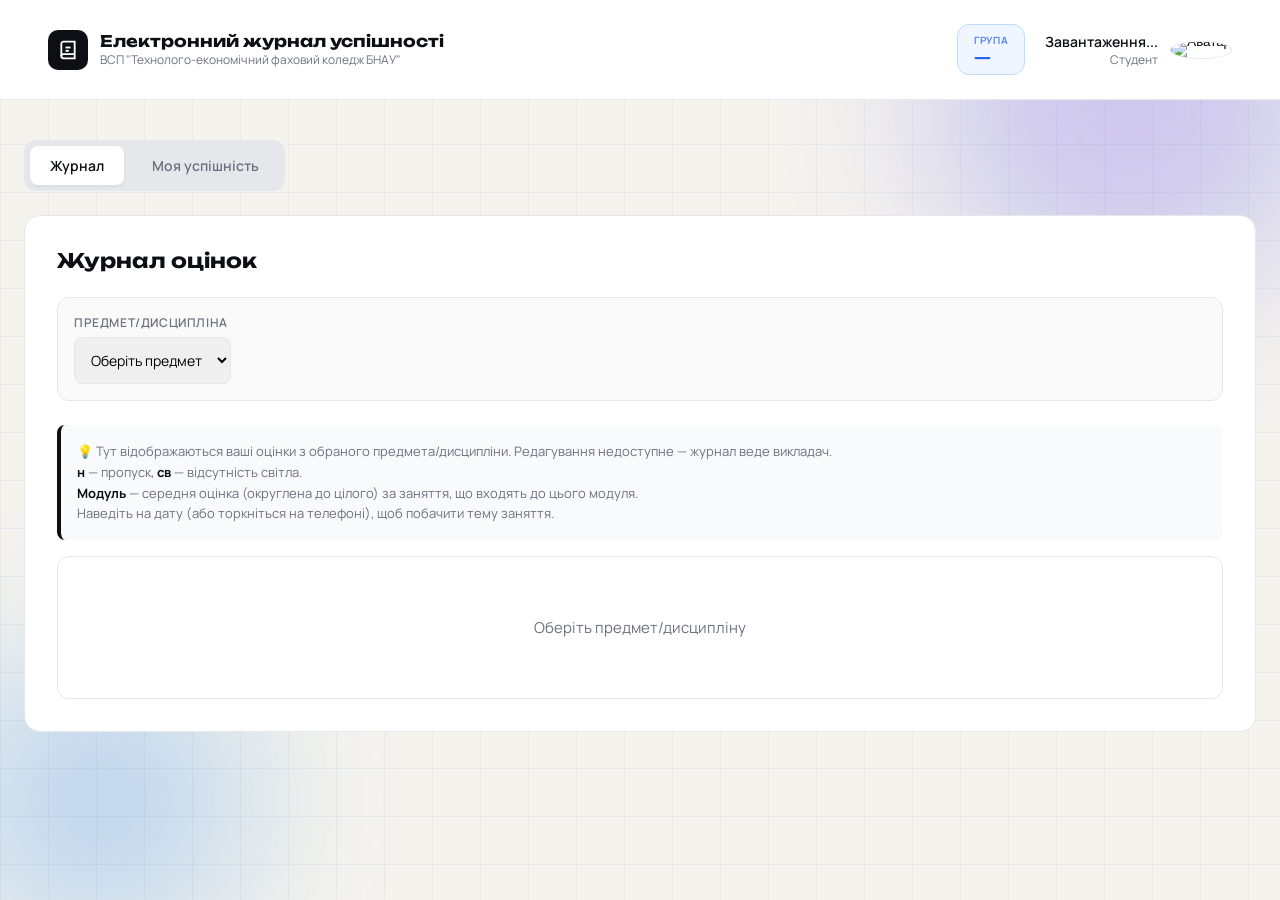
==== commit 25ae6e51: "Add files via upload" ====
--- a/dashboard-student.html
+++ b/dashboard-student.html
@@ -76,7 +76,7 @@
                         </select></div>
                 </div>
                 <div id="subjectTeacherBanner" class="teacher-banner" style="display:none;"></div>
-                <div class="journal-info">💡 Тут відображаються ваші оцінки з обраного предмета/дисципліни. Редагування недоступне — журнал веде викладач.<br><strong>н</strong> — пропуск, <strong>св</strong> — відсутність світла.<br>Наведіть на дату (або торкніться на телефоні), щоб побачити тему заняття.</div>
+                <div class="journal-info">💡 Тут відображаються ваші оцінки з обраного предмета/дисципліни. Редагування недоступне — журнал веде викладач.<br><strong>н</strong> — пропуск, <strong>св</strong> — відсутність світла.<br><strong>Модуль</strong> — середня оцінка (округлена до цілого) за заняття, що входять до цього модуля.<br>Наведіть на дату (або торкніться на телефоні), щоб побачити тему заняття.</div>
                 <div class="journal-table-wrapper" id="journalTableContainer">
                     <div class="empty-state">Оберіть предмет/дисципліну</div>
                 </div>
--- a/style-dashboard.css
+++ b/style-dashboard.css
@@ -1949,3 +1949,41 @@
         right: -4px;
     }
 }
+
+
+    /* ========== МОДУЛІ ТА ЖУРНАЛ ВІДВІДУВАННЯ ========== */
+    .date-cell.lesson-module {
+        color: var(--accent) !important;
+        font-weight: 700;
+        border-left: 2px solid var(--accent);
+        border-right: 2px solid var(--accent);
+    }
+
+    .module-cell {
+        min-width: 60px;
+        font-weight: 700;
+        cursor: default;
+        background: var(--accent-light);
+        border-left: 2px solid var(--accent);
+        border-right: 2px solid var(--accent);
+    }
+
+    .att-cell {
+        cursor: pointer;
+        user-select: none;
+        min-width: 60px;
+        transition: background 0.2s;
+    }
+
+    .att-cell:hover {
+        background: var(--accent-light) !important;
+    }
+
+    .att-cell-locked {
+        color: #9ca3af;
+        cursor: not-allowed;
+    }
+
+    .att-cell-locked:hover {
+        background: transparent !important;
+    }
